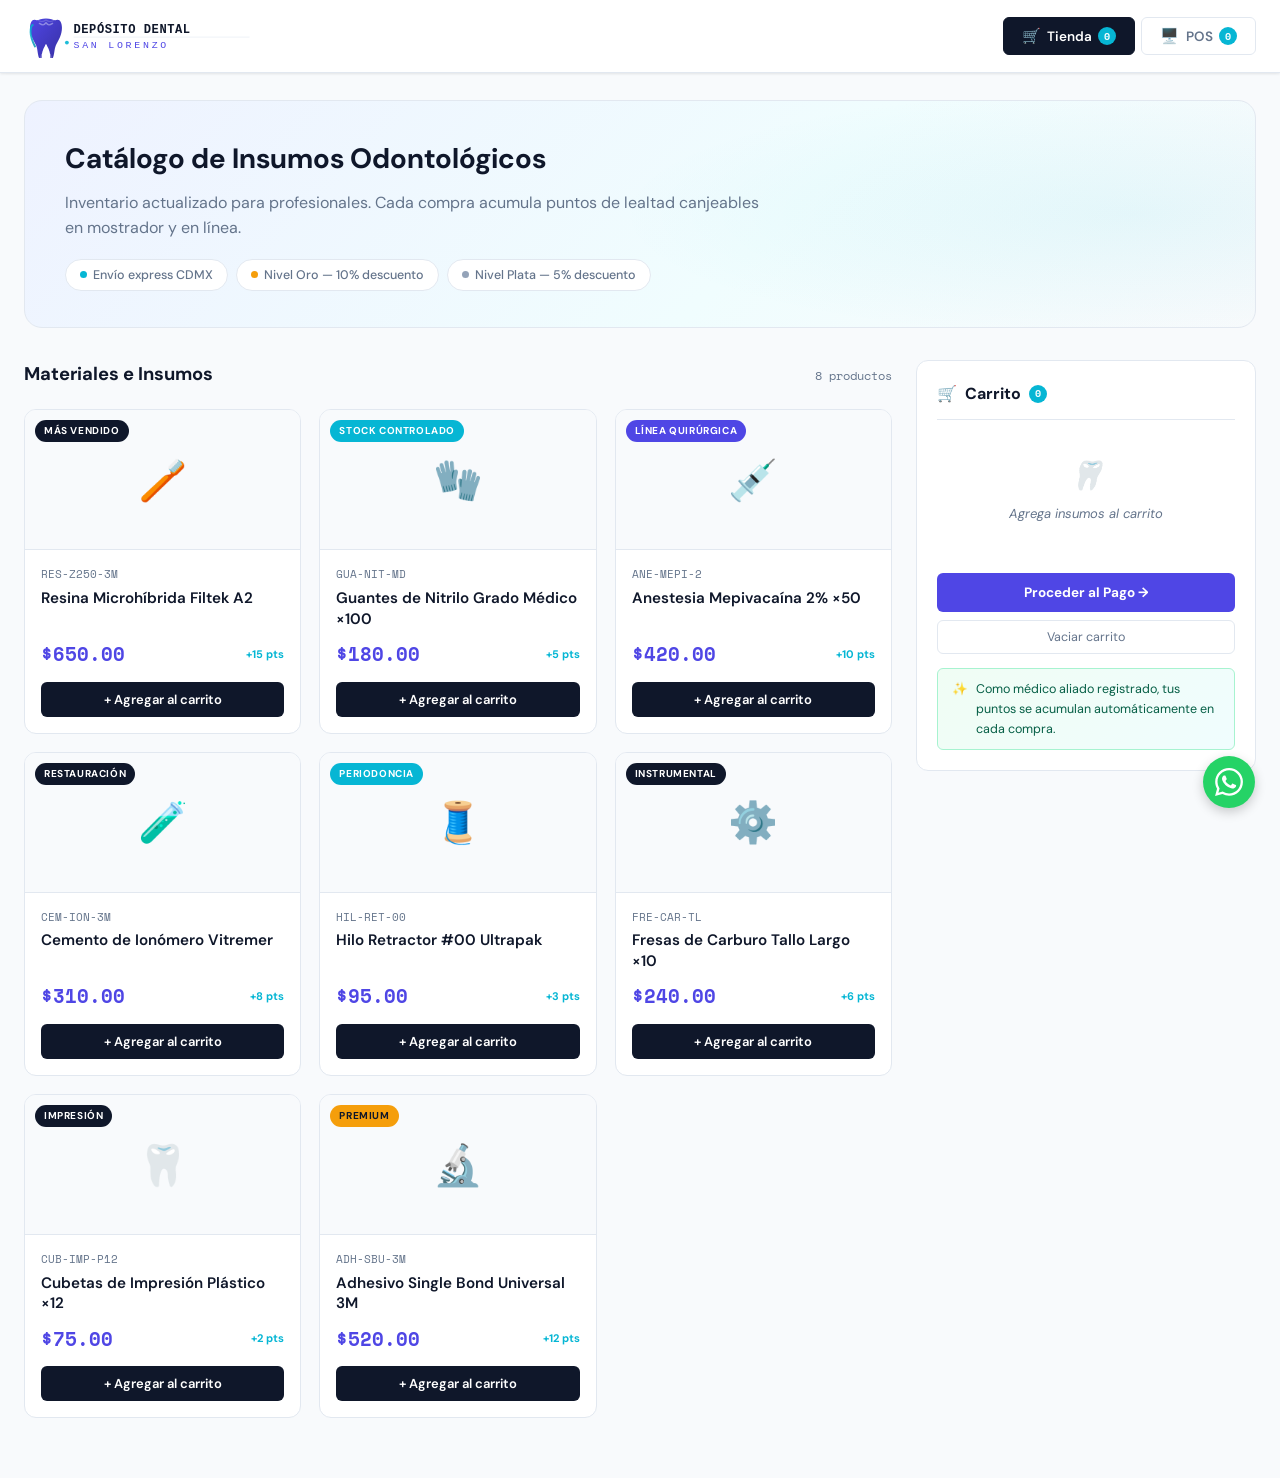
==== index.html @ 2690a416 "First commit: archivos originales del depósito dental" ====
<!DOCTYPE html>
<html lang="es">
<head>
  <meta charset="UTF-8">
  <meta name="viewport" content="width=device-width, initial-scale=1.0">
  <title>Depósito Dental San Lorenzo</title>

  <!-- Google Fonts: cargado async para no bloquear render -->
  <link rel="preconnect" href="https://fonts.googleapis.com">
  <link rel="preconnect" href="https://fonts.gstatic.com" crossorigin>
  <link href="https://fonts.googleapis.com/css2?family=DM+Sans:wght@300;400;500;600;700&family=Space+Mono:wght@400;700&display=swap" rel="stylesheet">

  <!-- Hoja de estilos -->
  <link rel="stylesheet" href="assets/css/style.css">
  <link rel="icon" type="image/svg+xml" href="assets/img/favicon.svg">
</head>
<body>

<!-- ══════════════════════════════════════════
     HEADER
═══════════════════════════════════════════ -->
<header class="main-header">
  <div class="container header-inner">

    <!-- Logotipo externo — cacheado por el navegador tras la primera carga -->
    <a href="#" class="logo-wrap" onclick="return false;">
      <img
        src="assets/img/logo.svg"
        alt="Depósito Dental San Lorenzo"
        width="220"
        height="52"
        loading="eager"
      >
    </a>

    <!-- Navegación de vistas -->
    <nav class="nav-tabs" role="tablist">
      <button class="btn-tab active" id="tab-store" role="tab"
        aria-selected="true" onclick="switchView('store')">
        <span class="tab-icon" aria-hidden="true">🛒</span> Tienda
        <span class="cart-badge" id="store-badge">0</span>
      </button>
      <button class="btn-tab pos-tab" id="tab-pos" role="tab"
        aria-selected="false" onclick="switchView('pos')">
        <span class="tab-icon" aria-hidden="true">🖥️</span> POS
        <span class="cart-badge" id="pos-badge">0</span>
      </button>
    </nav>

  </div>
</header>

<!-- ══════════════════════════════════════════
     TOASTS (notificaciones)
═══════════════════════════════════════════ -->
<div class="toast-container" id="toasts" aria-live="polite"></div>

<!-- ══════════════════════════════════════════
     MODAL de confirmación
═══════════════════════════════════════════ -->
<div class="modal-bg" id="modal" role="dialog" aria-modal="true" aria-labelledby="modal-title">
  <div class="modal">
    <span class="modal-icon" id="modal-icon" aria-hidden="true">✅</span>
    <h2 id="modal-title">Transacción Exitosa</h2>
    <p id="modal-msg">El pago fue procesado correctamente.</p>
    <div class="modal-ticket" id="modal-ticket"></div>
    <button class="btn-modal-close" onclick="closeModal()">Cerrar y Nueva Venta</button>
  </div>
</div>

<!-- ══════════════════════════════════════════
     CONTENIDO PRINCIPAL
═══════════════════════════════════════════ -->
<main class="container" id="main-content">

  <!-- ── VISTA TIENDA (B2C) ── -->
  <section id="view-store" class="view active" role="tabpanel" aria-labelledby="tab-store">

    <div class="hero">
      <div class="hero-content">
        <h1>Catálogo de Insumos Odontológicos</h1>
        <p>Inventario actualizado para profesionales. Cada compra acumula puntos de lealtad canjeables en mostrador y en línea.</p>
        <div class="hero-chips">
          <span class="chip"><span class="dot" aria-hidden="true"></span>Envío express CDMX</span>
          <span class="chip gold"><span class="dot" aria-hidden="true"></span>Nivel Oro — 10% descuento</span>
          <span class="chip silver"><span class="dot" aria-hidden="true"></span>Nivel Plata — 5% descuento</span>
        </div>
      </div>
    </div>

    <div class="store-layout">

      <!-- Catálogo de productos -->
      <div>
        <div class="section-header">
          <h2 class="section-title">Materiales e Insumos</h2>
          <span class="section-count" id="catalog-count"></span>
        </div>
        <div class="products-grid" id="catalog-grid">
          <!-- Renderizado por app.js -->
        </div>
      </div>

      <!-- Panel carrito -->
      <aside>
        <div class="cart-panel">
          <h3>
            <span aria-hidden="true">🛒</span> Carrito
            <span class="cart-badge" id="cart-count-label">0</span>
          </h3>
          <div class="cart-items" id="store-cart-items">
            <div class="cart-empty">
              <span class="empty-icon" aria-hidden="true">🦷</span>
              Agrega insumos al carrito
            </div>
          </div>
          <div class="cart-summary" id="store-cart-summary" style="display:none">
            <div class="summary-row"><span>Subtotal</span><span id="s-subtotal">$0.00</span></div>
            <div class="summary-row total"><span>TOTAL</span><span id="s-total">$0.00</span></div>
          </div>
          <button class="btn-checkout" onclick="checkout()">Proceder al Pago →</button>
          <button class="btn-clear-cart" onclick="clearStoreCart()">Vaciar carrito</button>
          <div class="loyalty-banner">
            ✨ <span>Como médico aliado registrado, tus puntos se acumulan automáticamente en cada compra.</span>
          </div>
        </div>
      </aside>

    </div>
  </section>

  <!-- ── VISTA POS ── -->
  <section id="view-pos" class="view" role="tabpanel" aria-labelledby="tab-pos">
    <div class="pos-layout">

      <!-- Panel izquierdo: búsqueda + acceso rápido -->
      <div>
        <div class="pos-search-wrap">
          <span class="search-icon" aria-hidden="true">🔍</span>
          <input
            type="search"
            class="pos-search"
            id="pos-search-input"
            placeholder="Escanear código de barras o escribir producto..."
            oninput="filterQuickGrid(this.value)"
            autocomplete="off"
          >
        </div>
        <div class="section-header">
          <h2 class="section-title">Acceso Rápido</h2>
        </div>
        <div class="quick-grid" id="quick-grid">
          <!-- Renderizado por app.js -->
        </div>
      </div>

      <!-- Panel derecho: ticket de venta -->
      <div class="ticket-panel">
        <div class="ticket-header">
          <h3>🧾 Ticket de Venta</h3>
          <span class="ticket-date" id="ticket-date"></span>
        </div>

        <div class="ticket-customer">
          <label for="pos-client">👤 Médico Aliado / Cliente</label>
          <select class="select-client" id="pos-client" onchange="applyDiscount()">
            <option value="0">Público General (sin descuento)</option>
            <option value="0.10">Dr. Alejandro Martínez — Nivel Oro 🥇</option>
            <option value="0.05">Dra. Claudia Ruiz — Nivel Plata 🥈</option>
            <option value="0.10">Dr. Marco Serrano — Nivel Oro 🥇</option>
            <option value="0.05">Dra. Fernanda López — Nivel Plata 🥈</option>
          </select>
        </div>

        <div class="ticket-items" id="ticket-items">
          <div class="cart-empty">
            <span class="empty-icon" aria-hidden="true">📋</span>
            Ticket vacío
          </div>
        </div>

        <div class="ticket-totals">
          <div class="tot-row"><span>Subtotal</span><span id="t-subtotal">$0.00</span></div>
          <div class="tot-row">
            <span>Descuento Club <span class="discount-badge" id="discount-label">0%</span></span>
            <span id="t-discount">-$0.00</span>
          </div>
          <div class="tot-row grand"><span>TOTAL</span><span id="t-total">$0.00</span></div>
        </div>

        <div class="ticket-actions">
          <button class="btn-pay cash" onclick="processPayment('Efectivo')">💵 Efectivo</button>
          <button class="btn-pay card"  onclick="processPayment('Tarjeta')">💳 Tarjeta</button>
          <button class="btn-void"      onclick="clearPosCart()">🗑️ Anular ticket</button>
        </div>
      </div>

    </div>
  </section>

</main>

<!-- JS al final del body: no bloquea el render del HTML ni del CSS -->
<script src="assets/js/app.js"></script>

<div class="floating-controls">
  <a href="https://wa.me/5215533941659?text=Hola,%20quisiera%20más%20información%20sobre%20los%20insumos." target="_blank" class="float-btn btn-wa" aria-label="Contacto por WhatsApp">
    <svg viewBox="0 0 24 24" width="28" height="28" fill="currentColor"><path d="M17.472 14.382c-.297-.149-1.758-.867-2.03-.967-.273-.099-.471-.148-.67.15-.197.297-.767.966-.94 1.164-.173.199-.347.223-.644.075-.297-.15-1.255-.463-2.39-1.475-.883-.788-1.48-1.761-1.653-2.059-.173-.297-.018-.458.13-.606.134-.133.298-.347.446-.52.149-.174.198-.298.298-.497.099-.198.05-.371-.025-.52-.075-.149-.669-1.612-.916-2.207-.242-.579-.487-.5-.669-.51-.173-.008-.371-.01-.57-.01-.198 0-.52.074-.792.372-.272.297-1.04 1.016-1.04 2.479 0 1.462 1.065 2.875 1.213 3.074.149.198 2.096 3.2 5.077 4.487.709.306 1.262.489 1.694.625.712.227 1.36.195 1.871.118.571-.085 1.758-.719 2.006-1.413.248-.694.248-1.289.173-1.413-.074-.124-.272-.198-.57-.347m-5.421 7.403h-.004a9.87 9.87 0 01-5.031-1.378l-.361-.214-3.741.982.998-3.648-.235-.374a9.86 9.86 0 01-1.51-5.26c.001-5.45 4.436-9.884 9.888-9.884 2.64 0 5.122 1.03 6.988 2.898a9.825 9.825 0 012.893 6.994c-.003 5.45-4.437 9.884-9.885 9.884m8.413-18.297A11.815 11.815 0 0012.05 0C5.495 0 .16 5.335.157 11.892c0 2.096.547 4.142 1.588 5.945L.057 24l6.305-1.654a11.882 11.882 0 005.683 1.448h.005c6.554 0 11.89-5.335 11.893-11.893a11.821 11.821 0 00-3.48-8.413z"/></svg>
  </a>
  <button id="btn-back-top" class="float-btn btn-top hidden" aria-label="Volver arriba">
    <svg viewBox="0 0 24 24" width="24" height="24" fill="none" stroke="currentColor" stroke-width="2.5" stroke-linecap="round" stroke-linejoin="round"><path d="M12 19V5M5 12l7-7 7 7"/></svg>
  </button>
</div>

</body>
</html>
---- assets/css/style.css ----
/* =====================================================
   DEPÓSITO DENTAL SAN LORENZO — style.css
   Agencia: Lert_Agencia
   ===================================================== */

/* ─── TOKENS DE DISEÑO ─────────────────────────────── */
:root {
  --cobalt:    #4f46e5;
  --cobalt-dk: #3730a3;
  --cobalt-lt: #818cf8;
  --cyan:      #06b6d4;
  --cyan-lt:   #cffafe;
  --slate:     #0f172a;
  --slate-md:  #1e293b;
  --muted:     #64748b;
  --border:    #e2e8f0;
  --bg:        #f8fafc;
  --white:     #ffffff;
  --success:   #10b981;
  --danger:    #ef4444;
  --gold:      #f59e0b;
  --silver:    #94a3b8;

  --font-sans: 'DM Sans', sans-serif;
  --font-mono: 'Space Mono', monospace;

  --rad-sm: 6px;
  --rad-md: 12px;
  --rad-lg: 18px;

  --shadow-sm: 0 1px 3px rgba(0,0,0,.06), 0 1px 2px rgba(0,0,0,.04);
  --shadow-md: 0 4px 16px rgba(15,23,42,.08);
  --shadow-lg: 0 12px 40px rgba(15,23,42,.14);
}

/* ─── RESET ─────────────────────────────────────────── */
*, *::before, *::after {
  margin: 0;
  padding: 0;
  box-sizing: border-box;
}
html { scroll-behavior: smooth; }
body {
  font-family: var(--font-sans);
  background: var(--bg);
  color: var(--slate);
  padding-top: 72px;
  line-height: 1.6;
  font-size: 15px;
}
input, select, button, textarea { font-family: inherit; }
button { cursor: pointer; }

/* ─── SCROLLBAR PERSONALIZADA ───────────────────────── */
::-webkit-scrollbar       { width: 5px; height: 5px; }
::-webkit-scrollbar-track { background: transparent; }
::-webkit-scrollbar-thumb { background: var(--border); border-radius: 99px; }

/* ─── LAYOUT ─────────────────────────────────────────── */
.container {
  max-width: 1280px;
  margin: 0 auto;
  padding: 0 24px;
}

/* ─── HEADER ─────────────────────────────────────────── */
.main-header {
  position: fixed;
  top: 0; left: 0; width: 100%;
  z-index: 100;
  background: rgba(255,255,255,.92);
  backdrop-filter: blur(12px);
  -webkit-backdrop-filter: blur(12px);
  border-bottom: 1px solid var(--border);
  box-shadow: var(--shadow-sm);
}
.header-inner {
  display: flex;
  align-items: center;
  justify-content: space-between;
  height: 72px;
  gap: 20px;
}

/* Logo */
.logo-wrap {
  display: flex;
  align-items: center;
  text-decoration: none;
  flex-shrink: 0;
}
.logo-wrap img {
  display: block;
  height: 44px;
  width: auto;
}

/* Tabs de navegación */
.nav-tabs { display: flex; gap: 6px; }
.btn-tab {
  display: flex;
  align-items: center;
  gap: 6px;
  padding: 8px 18px;
  border-radius: var(--rad-sm);
  border: 1.5px solid var(--border);
  background: transparent;
  color: var(--muted);
  font-size: 13.5px;
  font-weight: 600;
  transition: all .18s ease;
  letter-spacing: .01em;
}
.btn-tab .tab-icon { font-size: 15px; }
.btn-tab:hover     { border-color: var(--cobalt-lt); color: var(--cobalt); background: #eef2ff; }
.btn-tab.active    { background: var(--slate); color: var(--white); border-color: var(--slate); }
.btn-tab.pos-tab.active { background: var(--cobalt); border-color: var(--cobalt); }

/* Badge contador */
.cart-badge {
  display: inline-flex;
  align-items: center;
  justify-content: center;
  background: var(--cyan);
  color: var(--white);
  font-size: 10px;
  font-weight: 700;
  min-width: 18px;
  height: 18px;
  border-radius: 99px;
  padding: 0 5px;
  font-family: var(--font-mono);
}

/* ─── VISTAS ─────────────────────────────────────────── */
.view { display: none; padding: 28px 0 60px; }
.view.active {
  display: block;
  animation: fadeUp .25s ease;
}
@keyframes fadeUp {
  from { opacity: 0; transform: translateY(6px); }
  to   { opacity: 1; transform: translateY(0); }
}

/* ─── HERO ───────────────────────────────────────────── */
.hero {
  background: linear-gradient(135deg, #eef2ff 0%, #f0fdfe 60%, #f8fafc 100%);
  border: 1px solid var(--border);
  border-radius: var(--rad-lg);
  padding: 36px 40px;
  margin-bottom: 32px;
  position: relative;
  overflow: hidden;
}
.hero::before {
  content: '';
  position: absolute; inset: 0;
  background: radial-gradient(ellipse 60% 80% at 90% 50%, rgba(6,182,212,.07) 0%, transparent 70%);
  pointer-events: none;
}
.hero-content { position: relative; z-index: 1; max-width: 700px; }
.hero h1 { font-size: 1.75rem; font-weight: 700; margin-bottom: 8px; }
.hero p   { color: var(--muted); font-size: 1rem; }

/* Chips informativos */
.hero-chips { display: flex; flex-wrap: wrap; gap: 8px; margin-top: 18px; }
.chip {
  display: inline-flex;
  align-items: center;
  gap: 6px;
  background: var(--white);
  border: 1px solid var(--border);
  border-radius: 99px;
  padding: 5px 14px;
  font-size: 12.5px;
  font-weight: 500;
  color: var(--muted);
}
.chip .dot         { width:7px; height:7px; border-radius:50%; background: var(--cyan); display:inline-block; }
.chip.gold   .dot  { background: var(--gold); }
.chip.silver .dot  { background: var(--silver); }

/* ─── CABECERA DE SECCIÓN ────────────────────────────── */
.section-header {
  display: flex;
  align-items: baseline;
  justify-content: space-between;
  margin-bottom: 20px;
}
.section-title { font-size: 1.15rem; font-weight: 700; }
.section-count { font-size: 12px; color: var(--muted); font-family: var(--font-mono); }

/* ─── CATÁLOGO DE PRODUCTOS ──────────────────────────── */
.store-layout {
  display: grid;
  grid-template-columns: 1fr 340px;
  gap: 24px;
  align-items: start;
}
.products-grid {
  display: grid;
  grid-template-columns: repeat(auto-fill, minmax(240px, 1fr));
  gap: 18px;
}

/* Tarjeta de producto */
.product-card {
  background: var(--white);
  border: 1px solid var(--border);
  border-radius: var(--rad-md);
  overflow: hidden;
  display: flex;
  flex-direction: column;
  transition: transform .18s, box-shadow .18s, border-color .18s;
  position: relative;
}
.product-card:hover {
  transform: translateY(-3px);
  box-shadow: var(--shadow-md);
  border-color: var(--cobalt-lt);
}

.prod-badge {
  position: absolute;
  top: 10px; left: 10px;
  z-index: 2;
  background: var(--slate);
  color: var(--white);
  font-size: 10px;
  font-weight: 700;
  letter-spacing: .06em;
  padding: 3px 9px;
  border-radius: 99px;
  text-transform: uppercase;
}
.prod-badge.cyan   { background: var(--cyan); }
.prod-badge.cobalt { background: var(--cobalt); }
.prod-badge.gold   { background: var(--gold); color: var(--slate); }

.prod-img {
  height: 140px;
  background: var(--bg);
  border-bottom: 1px solid var(--border);
  display: flex;
  align-items: center;
  justify-content: center;
  font-size: 40px;
}
.prod-body { padding: 16px; flex: 1; display: flex; flex-direction: column; }
.prod-sku  { font-size: 11px; color: var(--muted); font-family: var(--font-mono); margin-bottom: 4px; }
.prod-name { font-size: .95rem; font-weight: 600; margin-bottom: 10px; line-height: 1.35; flex: 1; }
.prod-footer {
  display: flex;
  align-items: center;
  justify-content: space-between;
  margin-top: auto;
}
.prod-price { font-size: 1.2rem; font-weight: 700; color: var(--cobalt); font-family: var(--font-mono); }
.prod-pts   { font-size: 11px; font-weight: 700; color: var(--cyan); }

.btn-add {
  width: 100%;
  margin-top: 12px;
  padding: 9px 0;
  background: var(--slate);
  color: var(--white);
  border: none;
  border-radius: var(--rad-sm);
  font-size: 13px;
  font-weight: 600;
  transition: background .15s, transform .1s;
  display: flex;
  align-items: center;
  justify-content: center;
  gap: 6px;
}
.btn-add:hover  { background: var(--cobalt); }
.btn-add:active { transform: scale(.98); }
.btn-add.added  { background: var(--success); }

/* ─── CARRITO (tienda) ───────────────────────────────── */
.cart-panel {
  background: var(--white);
  border: 1px solid var(--border);
  border-radius: var(--rad-md);
  padding: 20px;
  position: sticky;
  top: 88px;
}
.cart-panel h3 {
  font-size: 1rem;
  font-weight: 700;
  padding-bottom: 12px;
  border-bottom: 1px solid var(--border);
  display: flex;
  align-items: center;
  gap: 8px;
}
.cart-items     { max-height: 320px; overflow-y: auto; padding: 4px 0; }
.cart-empty     { text-align: center; padding: 30px 0; color: var(--muted); font-size: 13px; font-style: italic; }
.cart-empty .empty-icon { font-size: 28px; margin-bottom: 6px; display: block; }
.cart-row {
  display: flex;
  align-items: center;
  justify-content: space-between;
  padding: 9px 4px;
  border-bottom: 1px solid var(--bg);
  gap: 8px;
  font-size: 13.5px;
}
.cart-row-name  { flex: 1; }
.cart-row-price { font-family: var(--font-mono); font-weight: 700; font-size: 13px; color: var(--cobalt); }

.btn-remove {
  background: none;
  border: none;
  color: var(--danger);
  font-size: 15px;
  line-height: 1;
  padding: 2px 4px;
  border-radius: 4px;
  opacity: .55;
  transition: opacity .15s;
}
.btn-remove:hover { opacity: 1; }

.cart-summary   { margin-top: 14px; }
.summary-row {
  display: flex;
  justify-content: space-between;
  font-size: 13px;
  color: var(--muted);
  padding: 3px 0;
}
.summary-row.total {
  font-size: 1.05rem;
  font-weight: 700;
  color: var(--slate);
  border-top: 1px solid var(--border);
  margin-top: 8px;
  padding-top: 10px;
  font-family: var(--font-mono);
}

.btn-checkout {
  width: 100%;
  margin-top: 14px;
  padding: 11px;
  background: var(--cobalt);
  color: var(--white);
  border: none;
  border-radius: var(--rad-sm);
  font-size: 13.5px;
  font-weight: 700;
  transition: background .15s, transform .1s;
}
.btn-checkout:hover  { background: var(--cobalt-dk); }
.btn-checkout:active { transform: scale(.99); }

.btn-clear-cart {
  width: 100%;
  margin-top: 8px;
  padding: 8px;
  background: transparent;
  color: var(--muted);
  border: 1px solid var(--border);
  border-radius: var(--rad-sm);
  font-size: 12.5px;
  transition: all .15s;
}
.btn-clear-cart:hover { border-color: var(--danger); color: var(--danger); }

.loyalty-banner {
  background: linear-gradient(135deg, #f0fdf4, #f0fdfe);
  border: 1px solid #a7f3d0;
  border-radius: var(--rad-sm);
  padding: 10px 14px;
  font-size: 12.5px;
  color: #065f46;
  margin-top: 14px;
  display: flex;
  gap: 8px;
  align-items: flex-start;
}

/* ─── POS — BÚSQUEDA ─────────────────────────────────── */
.pos-layout {
  display: grid;
  grid-template-columns: 1fr 380px;
  gap: 24px;
  align-items: start;
}
.pos-search-wrap { position: relative; margin-bottom: 18px; }
.pos-search-wrap .search-icon {
  position: absolute;
  left: 14px; top: 50%;
  transform: translateY(-50%);
  font-size: 16px;
  color: var(--muted);
  pointer-events: none;
}
.pos-search {
  width: 100%;
  padding: 11px 16px 11px 42px;
  border: 1.5px solid var(--border);
  border-radius: var(--rad-md);
  font-size: 14px;
  background: var(--white);
  outline: none;
  transition: border-color .15s, box-shadow .15s;
}
.pos-search:focus {
  border-color: var(--cobalt);
  box-shadow: 0 0 0 3px rgba(79,70,229,.1);
}

/* ─── POS — ACCESO RÁPIDO ────────────────────────────── */
.quick-grid {
  display: grid;
  grid-template-columns: repeat(auto-fill, minmax(150px, 1fr));
  gap: 12px;
}
.quick-card {
  background: var(--white);
  border: 1.5px solid var(--border);
  border-radius: var(--rad-md);
  padding: 16px 12px;
  text-align: center;
  cursor: pointer;
  transition: all .15s;
  display: flex;
  flex-direction: column;
  align-items: center;
  gap: 6px;
}
.quick-card:hover  { border-color: var(--cyan); background: var(--cyan-lt); transform: translateY(-2px); box-shadow: var(--shadow-sm); }
.quick-card:active { transform: scale(.97); }
.quick-card .qc-icon  { font-size: 26px; }
.quick-card .qc-name  { font-size: 12.5px; font-weight: 600; }
.quick-card .qc-price { font-size: 13px; font-weight: 700; color: var(--cobalt); font-family: var(--font-mono); }

/* ─── POS — TICKET ───────────────────────────────────── */
.ticket-panel {
  background: var(--white);
  border: 1px solid var(--border);
  border-radius: var(--rad-md);
  display: flex;
  flex-direction: column;
  max-height: calc(100vh - 110px);
  position: sticky;
  top: 88px;
  overflow: hidden;
}
.ticket-header {
  padding: 16px 18px;
  border-bottom: 1px solid var(--border);
  display: flex;
  align-items: center;
  justify-content: space-between;
}
.ticket-header h3  { font-size: 1rem; font-weight: 700; }
.ticket-date       { font-size: 11px; color: var(--muted); font-family: var(--font-mono); }

.ticket-customer {
  padding: 10px 18px;
  background: var(--bg);
  border-bottom: 1px solid var(--border);
}
.ticket-customer label {
  font-size: 11px;
  font-weight: 600;
  color: var(--muted);
  text-transform: uppercase;
  letter-spacing: .07em;
  display: block;
  margin-bottom: 5px;
}
.select-client {
  width: 100%;
  padding: 7px 10px;
  border: 1.5px solid var(--border);
  border-radius: var(--rad-sm);
  font-size: 13px;
  background: var(--white);
  outline: none;
  transition: border-color .15s;
}
.select-client:focus { border-color: var(--cobalt); }

.ticket-items    { flex: 1; overflow-y: auto; padding: 8px 0; min-height: 120px; }
.ticket-item {
  display: flex;
  align-items: center;
  justify-content: space-between;
  padding: 8px 18px;
  gap: 8px;
  font-size: 13px;
  transition: background .1s;
}
.ticket-item:hover { background: var(--bg); }
.ti-name  { flex: 1; }
.ti-price { font-family: var(--font-mono); font-size: 12.5px; font-weight: 700; color: var(--cobalt); }

.ticket-totals { padding: 12px 18px; border-top: 1px dashed var(--border); }
.tot-row {
  display: flex;
  justify-content: space-between;
  font-size: 13px;
  color: var(--muted);
  padding: 3px 0;
}
.tot-row.grand {
  font-size: 1.15rem;
  font-weight: 800;
  color: var(--slate);
  border-top: 1px solid var(--border);
  margin-top: 8px;
  padding-top: 10px;
  font-family: var(--font-mono);
}
.discount-badge {
  display: inline-block;
  background: #fef3c7;
  color: #92400e;
  font-size: 11px;
  font-weight: 700;
  padding: 1px 7px;
  border-radius: 99px;
}

.ticket-actions {
  padding: 12px 18px 16px;
  display: grid;
  grid-template-columns: 1fr 1fr;
  gap: 8px;
  border-top: 1px solid var(--border);
}
.btn-pay {
  padding: 11px;
  border: none;
  border-radius: var(--rad-sm);
  font-size: 13.5px;
  font-weight: 700;
  color: var(--white);
  transition: opacity .15s, transform .1s;
  display: flex;
  align-items: center;
  justify-content: center;
  gap: 5px;
}
.btn-pay:hover  { opacity: .9; }
.btn-pay:active { transform: scale(.98); }
.btn-pay.cash   { background: var(--success); }
.btn-pay.card   { background: var(--cobalt); }
.btn-void {
  grid-column: 1 / -1;
  padding: 8px;
  border: 1px solid var(--border);
  background: transparent;
  color: var(--muted);
  border-radius: var(--rad-sm);
  font-size: 12.5px;
  transition: all .15s;
}
.btn-void:hover { border-color: var(--danger); color: var(--danger); }

/* ─── TOASTS ─────────────────────────────────────────── */
.toast-container {
  position: fixed;
  top: 82px; right: 20px;
  z-index: 999;
  display: flex;
  flex-direction: column;
  gap: 8px;
  pointer-events: none;
}
.toast {
  background: var(--slate);
  color: var(--white);
  padding: 12px 18px;
  border-radius: var(--rad-md);
  font-size: 13.5px;
  font-weight: 500;
  box-shadow: var(--shadow-lg);
  animation: toastIn .25s ease, toastOut .3s ease 2.5s forwards;
  display: flex;
  align-items: center;
  gap: 8px;
  max-width: 320px;
}
.toast.success { background: var(--success); }
.toast.error   { background: var(--danger); }
@keyframes toastIn  { from { opacity: 0; transform: translateX(20px); } to { opacity: 1; transform: translateX(0); } }
@keyframes toastOut { from { opacity: 1; } to { opacity: 0; transform: translateX(20px); } }

/* ─── MODAL ──────────────────────────────────────────── */
.modal-bg {
  display: none;
  position: fixed; inset: 0;
  background: rgba(15,23,42,.5);
  backdrop-filter: blur(4px);
  z-index: 200;
  align-items: center;
  justify-content: center;
}
.modal-bg.open { display: flex; animation: fadeBg .2s ease; }
@keyframes fadeBg { from { opacity: 0; } to { opacity: 1; } }
.modal {
  background: var(--white);
  border-radius: var(--rad-lg);
  padding: 32px;
  max-width: 420px;
  width: 90%;
  box-shadow: var(--shadow-lg);
  animation: scaleIn .2s ease;
}
@keyframes scaleIn { from { transform: scale(.94); opacity: 0; } to { transform: scale(1); opacity: 1; } }
.modal-icon  { font-size: 40px; text-align: center; margin-bottom: 12px; display: block; }
.modal h2    { font-size: 1.2rem; font-weight: 700; margin-bottom: 6px; text-align: center; }
.modal p     { color: var(--muted); font-size: 13.5px; text-align: center; margin-bottom: 20px; }
.modal-ticket {
  background: var(--bg);
  border-radius: var(--rad-sm);
  padding: 14px 16px;
  margin-bottom: 20px;
  font-size: 13px;
  font-family: var(--font-mono);
}
.modal-ticket .mt-row {
  display: flex;
  justify-content: space-between;
  padding: 3px 0;
  color: var(--muted);
}
.modal-ticket .mt-row.grand {
  font-weight: 700;
  color: var(--slate);
  font-size: 1rem;
  border-top: 1px solid var(--border);
  margin-top: 6px;
  padding-top: 8px;
}
.btn-modal-close {
  width: 100%;
  padding: 11px;
  background: var(--cobalt);
  color: var(--white);
  border: none;
  border-radius: var(--rad-sm);
  font-size: 14px;
  font-weight: 700;
  transition: background .15s;
}
.btn-modal-close:hover { background: var(--cobalt-dk); }

/* ─── RESPONSIVE ─────────────────────────────────────── */
@media (max-width: 1024px) {
  .store-layout,
  .pos-layout { grid-template-columns: 1fr; }
  .cart-panel,
  .ticket-panel { position: static; max-height: none; }
}
@media (max-width: 640px) {
  .hero          { padding: 22px 20px; }
  .hero h1       { font-size: 1.35rem; }
  .header-inner  { gap: 10px; }
  .btn-tab       { padding: 7px 12px; font-size: 12.5px; }
  .logo-brand    { font-size: 11px; }
  .products-grid { grid-template-columns: 1fr 1fr; }
}
@media (max-width: 400px) {
  .products-grid { grid-template-columns: 1fr; }
}

/* =====================================================
   BOTONES FLOTANTES (WhatsApp / Arriba)
   ===================================================== */
.floating-controls {
  position: fixed;
  bottom: 25px;
  right: 25px;
  display: flex;
  flex-direction: column;
  gap: 15px;
  z-index: 9999;
}

.float-btn {
  width: 52px;
  height: 52px;
  border-radius: 50%;
  display: flex;
  align-items: center;
  justify-content: center;
  box-shadow: 0 4px 12px rgba(0,0,0,0.2);
  cursor: pointer;
  border: none;
  transition: transform 0.2s cubic-bezier(0.4, 0, 0.2, 1), opacity 0.3s, visibility 0.3s;
  color: var(--white);
  text-decoration: none;
}

.float-btn:hover {
  transform: scale(1.1) translateY(-3px);
}

.btn-wa {
  background-color: #25D366; /* Verde marca WhatsApp */
}

.btn-top {
  background-color: var(--slate-md);
  opacity: 1;
  visibility: visible;
}

/* Ocultar el botón de arriba cuando estemos en el inicio de la página */
.btn-top.hidden {
  opacity: 0;
  visibility: hidden;
  transform: scale(0.8) translateY(10px);
}
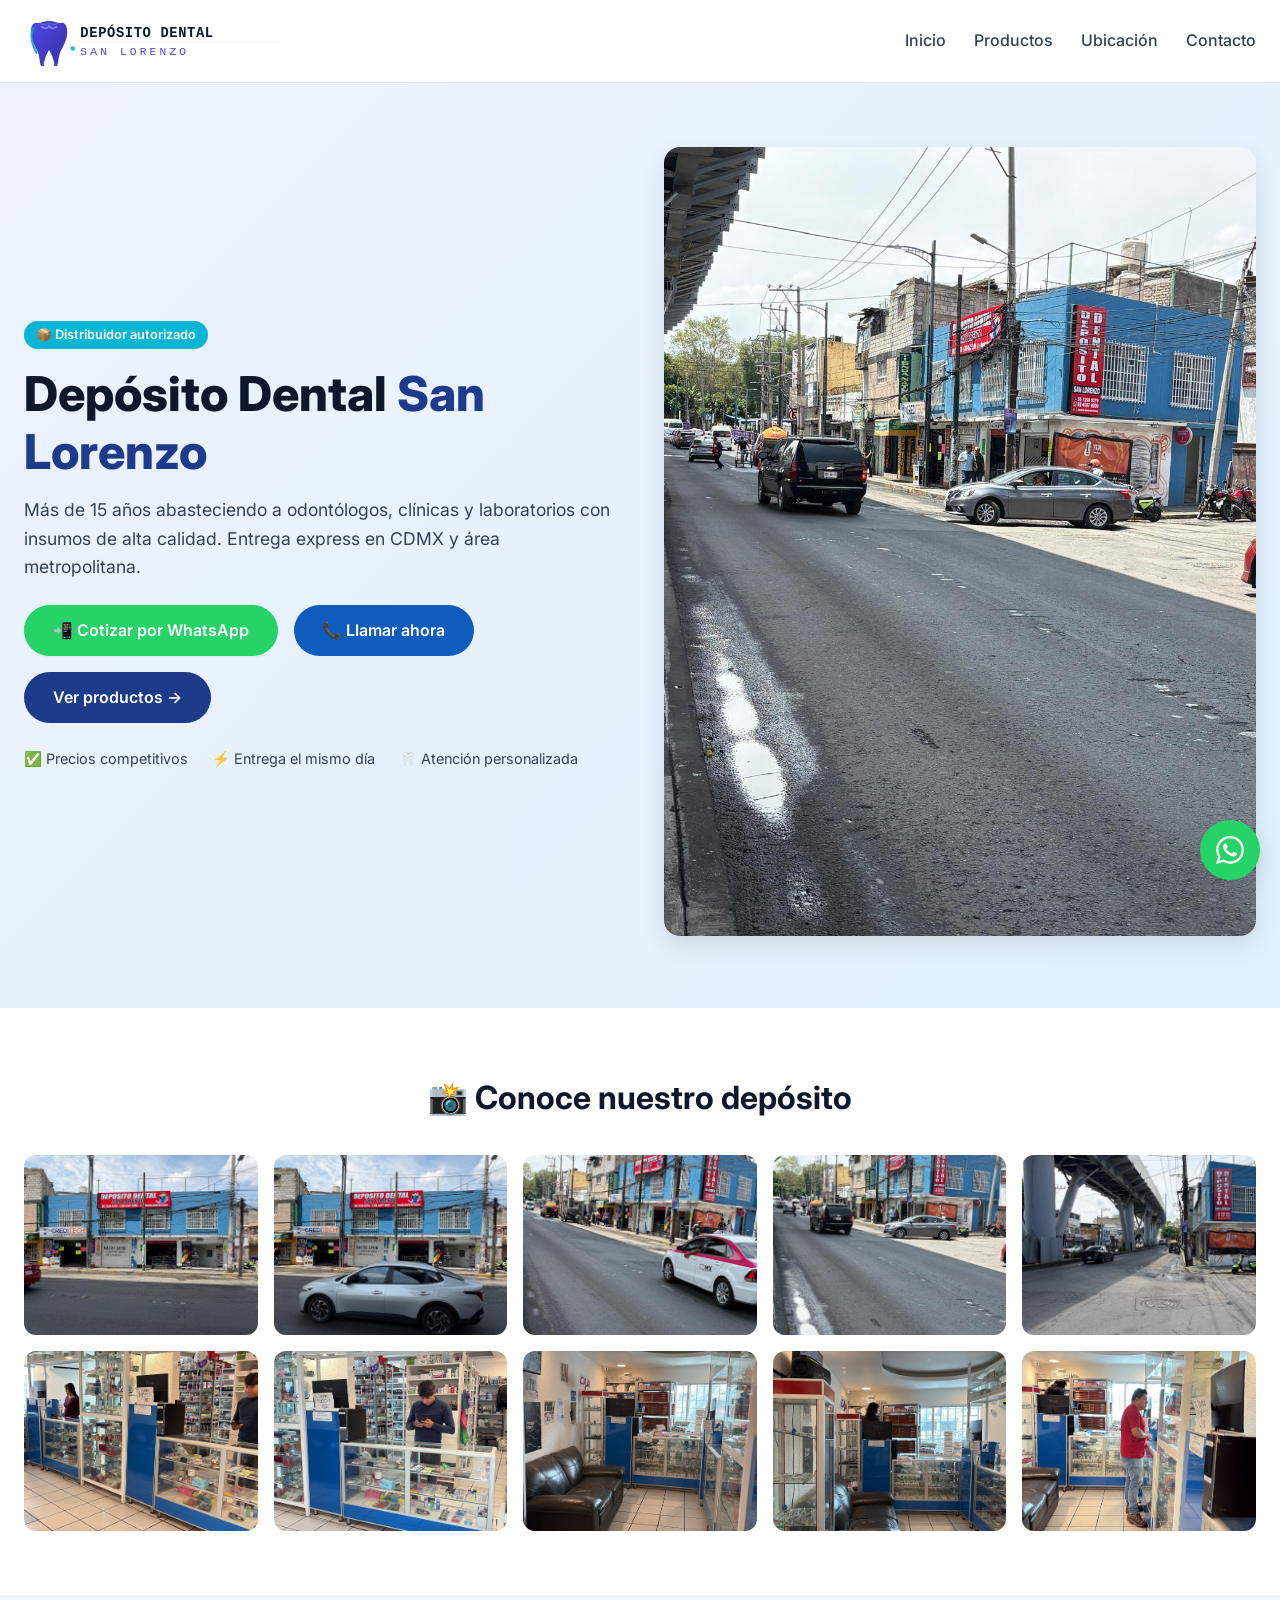
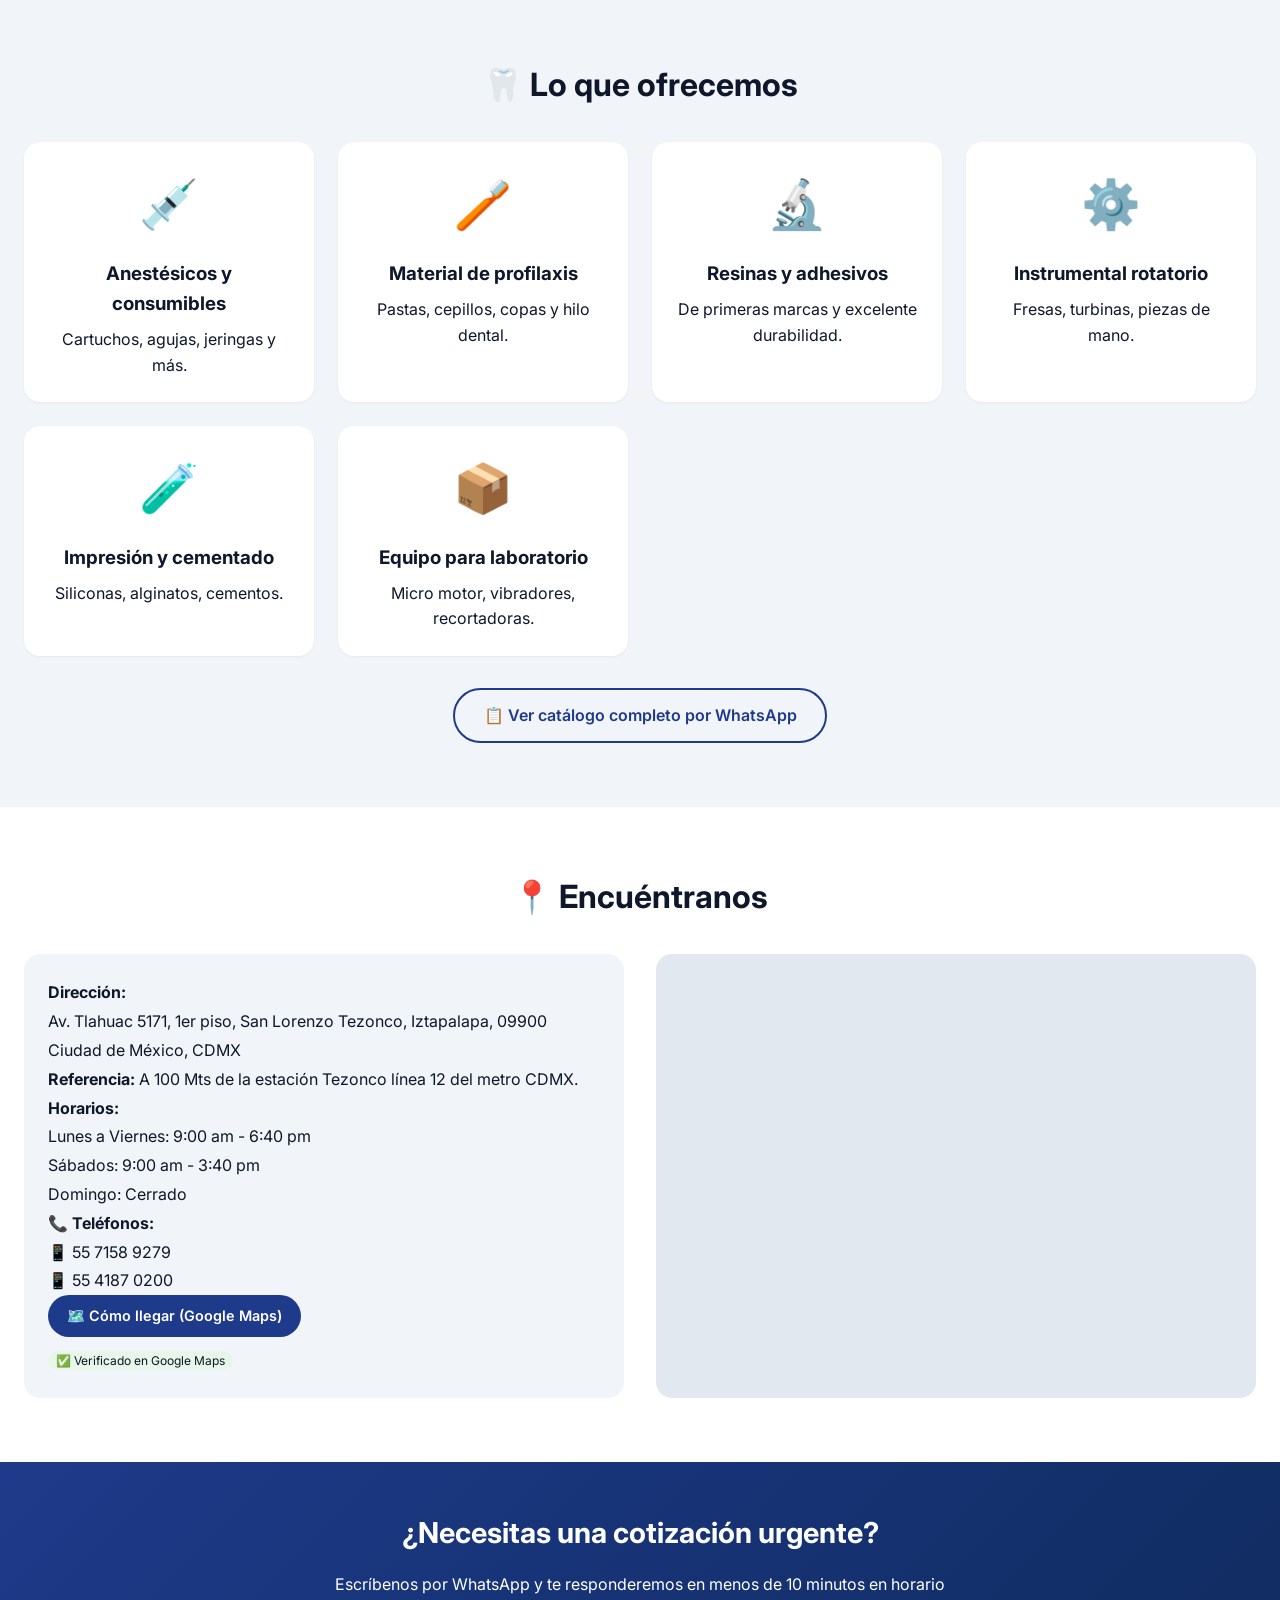
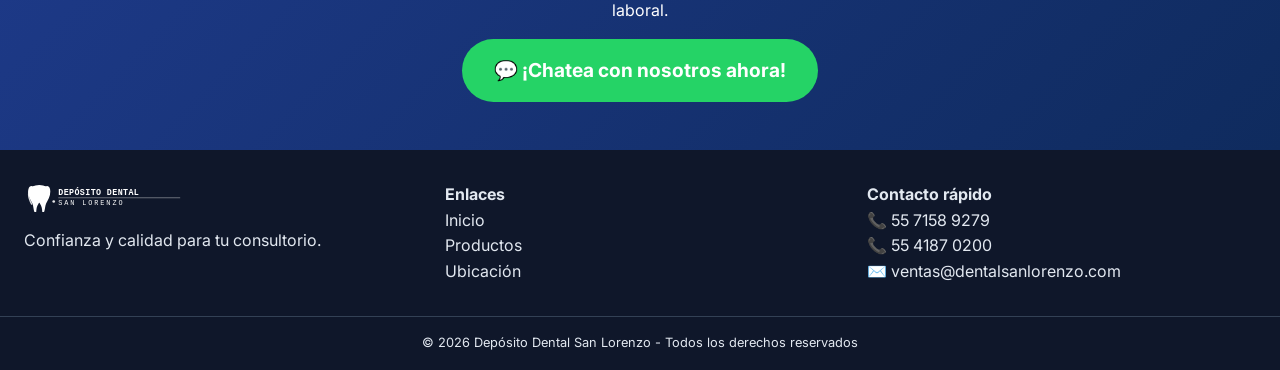
==== commit e38c2ecc: "Re-upload: Versión limpia con mapa y responsive corregidos" ====
--- a/index.html
+++ b/index.html
@@ -2,215 +2,222 @@
 <html lang="es">
 <head>
   <meta charset="UTF-8">
-  <meta name="viewport" content="width=device-width, initial-scale=1.0">
-  <title>Depósito Dental San Lorenzo</title>
-
-  <!-- Google Fonts: cargado async para no bloquear render -->
+  <meta name="viewport" content="width=device-width, initial-scale=1.0, viewport-fit=cover">
+  <title>Depósito Dental San Lorenzo | Insumos odontológicos en CDMX</title>
+  <meta name="description" content="Venta de insumos, materiales y equipos dentales. Atención a odontólogos, clínicas y laboratorios. Ubicados en CDMX, entregas express.">
+  <meta name="keywords" content="depósito dental, insumos odontológicos, materiales dentales, CDMX">
+  <meta name="author" content="Depósito Dental San Lorenzo">
+  
+  <!-- Preconnect para fuentes y Google Maps -->
   <link rel="preconnect" href="https://fonts.googleapis.com">
   <link rel="preconnect" href="https://fonts.gstatic.com" crossorigin>
-  <link href="https://fonts.googleapis.com/css2?family=DM+Sans:wght@300;400;500;600;700&family=Space+Mono:wght@400;700&display=swap" rel="stylesheet">
-
-  <!-- Hoja de estilos -->
+  <link href="https://fonts.googleapis.com/css2?family=Inter:opsz,wght@14..32,300;14..32,400;14..32,600;14..32,700;14..32,800&display=swap" rel="stylesheet">
+  
+  <!-- CSS principal -->
   <link rel="stylesheet" href="assets/css/style.css">
+  
+  <!-- Favicon -->
   <link rel="icon" type="image/svg+xml" href="assets/img/favicon.svg">
+  
+  <!-- Open Graph para redes sociales -->
+  <meta property="og:title" content="Depósito Dental San Lorenzo">
+  <meta property="og:description" content="Insumos dentales de calidad en CDMX">
+  <meta property="og:image" content="assets/img/og-image.jpg">
+  <meta property="og:type" content="website">
 </head>
 <body>
 
-<!-- ══════════════════════════════════════════
-     HEADER
-═══════════════════════════════════════════ -->
-<header class="main-header">
-  <div class="container header-inner">
-
-    <!-- Logotipo externo — cacheado por el navegador tras la primera carga -->
-    <a href="#" class="logo-wrap" onclick="return false;">
-      <img
-        src="assets/img/logo.svg"
-        alt="Depósito Dental San Lorenzo"
-        width="220"
-        height="52"
-        loading="eager"
-      >
-    </a>
-
-    <!-- Navegación de vistas -->
-    <nav class="nav-tabs" role="tablist">
-      <button class="btn-tab active" id="tab-store" role="tab"
-        aria-selected="true" onclick="switchView('store')">
-        <span class="tab-icon" aria-hidden="true">🛒</span> Tienda
-        <span class="cart-badge" id="store-badge">0</span>
-      </button>
-      <button class="btn-tab pos-tab" id="tab-pos" role="tab"
-        aria-selected="false" onclick="switchView('pos')">
-        <span class="tab-icon" aria-hidden="true">🖥️</span> POS
-        <span class="cart-badge" id="pos-badge">0</span>
-      </button>
-    </nav>
-
+  <!-- Header fijo con logo y navegación mínima -->
+  <header class="landing-header">
+    <div class="container header-flex">
+      <img src="assets/img/logo.svg" alt="Depósito Dental San Lorenzo" class="logo" width="200" height="50">
+      <nav>
+        <a href="#inicio" class="nav-link">Inicio</a>
+        <a href="#productos" class="nav-link">Productos</a>
+        <a href="#ubicacion" class="nav-link">Ubicación</a>
+        <a href="#contacto" class="nav-link">Contacto</a>
+      </nav>
+    </div>
+  </header>
+
+  <main>
+    <!-- Sección hero -->
+    <section id="inicio" class="hero">
+      <div class="container hero-grid">
+        <div class="hero-text">
+          <span class="hero-badge">📦 Distribuidor autorizado</span>
+          <h1>Depósito Dental <span class="highlight">San Lorenzo</span></h1>
+          <p>Más de 15 años abasteciendo a odontólogos, clínicas y laboratorios con insumos de alta calidad. Entrega express en CDMX y área metropolitana.</p>
+          <div class="hero-buttons">
+            <a href="https://wa.me/5215533941659?text=Hola,%20quiero%20cotizar%20insumos%20dentales" class="btn btn-primary" target="_blank">
+              📲 Cotizar por WhatsApp
+            </a>
+			<a href="tel:5571589279" class="btn btn-secondary" style="background:#0f5cbf;">
+			  📞 Llamar ahora
+			</a>
+            <a href="#productos" class="btn btn-secondary">Ver productos →</a>
+          </div>
+          <div class="trust-badges">
+            <span>✅ Precios competitivos</span>
+            <span>⚡ Entrega el mismo día</span>
+            <span>🦷 Atención personalizada</span>
+          </div>
+        </div>
+        <div class="hero-image">
+          <img src="assets/img/4.jpeg" alt="Depósito Dental San Lorenzo fachada" loading="eager">
+        </div>
+      </div>
+    </section>
+
+    <!-- Galería del local (fotos reales) -->
+    <section class="gallery">
+      <div class="container">
+        <h2 class="section-title">📸 Conoce nuestro depósito</h2>
+        <div class="gallery-grid" id="galleryGrid">
+          <!-- Se llena con JS desde assets/js/app.js -->
+        </div>
+      </div>
+    </section>
+
+    <!-- Sección productos destacados -->
+    <section id="productos" class="products-showcase">
+      <div class="container">
+        <h2 class="section-title">🦷 Lo que ofrecemos</h2>
+        <div class="products-grid-landing">
+          <div class="product-card-landing">
+            <div class="product-icon">💉</div>
+            <h3>Anestésicos y consumibles</h3>
+            <p>Cartuchos, agujas, jeringas y más.</p>
+          </div>
+          <div class="product-card-landing">
+            <div class="product-icon">🪥</div>
+            <h3>Material de profilaxis</h3>
+            <p>Pastas, cepillos, copas y hilo dental.</p>
+          </div>
+          <div class="product-card-landing">
+            <div class="product-icon">🔬</div>
+            <h3>Resinas y adhesivos</h3>
+            <p>De primeras marcas y excelente durabilidad.</p>
+          </div>
+          <div class="product-card-landing">
+            <div class="product-icon">⚙️</div>
+            <h3>Instrumental rotatorio</h3>
+            <p>Fresas, turbinas, piezas de mano.</p>
+          </div>
+          <div class="product-card-landing">
+            <div class="product-icon">🧪</div>
+            <h3>Impresión y cementado</h3>
+            <p>Siliconas, alginatos, cementos.</p>
+          </div>
+          <div class="product-card-landing">
+            <div class="product-icon">📦</div>
+            <h3>Equipo para laboratorio</h3>
+            <p>Micro motor, vibradores, recortadoras.</p>
+          </div>
+        </div>
+        <div class="text-center" style="margin-top: 2rem;">
+          <a href="https://wa.me/5215533941659?text=Hola,%20quisiera%20ver%20el%20catálogo%20completo" class="btn btn-outline" target="_blank">
+            📋 Ver catálogo completo por WhatsApp
+          </a>
+        </div>
+      </div>
+    </section>
+
+    <!-- Ubicación + mapa -->
+    <section id="ubicacion" class="location-section">
+      <div class="container">
+        <!-- 1. El título ahora está fuera, centrado respecto a toda la sección -->
+        <h2 class="section-title">📍 Encuéntranos</h2>
+        
+        <div class="location-grid">
+          <!-- 2. Este bloque ahora solo contiene la tarjeta, alineándose perfectamente a la par del mapa -->
+          <div class="location-info">
+            <div class="address-card">
+              <p><strong>Dirección:</strong><br>
+              Av. Tlahuac 5171, 1er piso, San Lorenzo Tezonco, Iztapalapa, 09900 Ciudad de México, CDMX</p>
+              <p><strong>Referencia:</strong> A 100 Mts de la estación Tezonco línea 12 del metro CDMX.</p>
+              <p><strong>Horarios:</strong><br>
+              Lunes a Viernes: 9:00 am - 6:40 pm<br>
+              Sábados: 9:00 am - 3:40 pm<br>
+              Domingo: Cerrado</p>
+              <p><strong>📞 Teléfonos:</strong><br>
+              📱 55 7158 9279<br>
+              📱 55 4187 0200</p>
+              <a href="https://maps.google.com/?q=Depósito+Dental+San+Lorenzo+CDMX" class="btn btn-small" target="_blank">🗺️ Cómo llegar (Google Maps)</a>
+              <p style="margin-top: 0.5rem;">
+                <span style="background:#e8f5e9; padding:2px 8px; border-radius:20px; font-size:12px;">
+                  ✅ Verificado en Google Maps
+                </span>
+              </p>
+            </div>
+          </div>
+          
+          <div class="location-map">
+              <iframe 
+                  src="https://www.google.com/maps/embed?pb=!1m18!1m12!1m3!1d3765.456484228985!2d-99.06727152604239!3d19.305988244714634!2m3!1f0!2f0!3f0!3m2!1i1024!2i768!4f13.1!3m3!1m2!1s0x85ce024538562f59%3A0x8d622039ac08960d!2sDep%C3%B3sito%20Dental%20San%20Lorenzo!5e0!3m2!1ses!2smx!4v1780702626107!5m2!1ses!2smx" 
+                  width="100%" 
+                  height="400" 
+                  style="border:0; border-radius: 1rem;" 
+                  allowfullscreen="" 
+                  loading="lazy" 
+                  referrerpolicy="no-referrer-when-downgrade">
+              </iframe>
+          </div>
+        </div>
+      </div>
+    </section>
+
+    <!-- Contacto final -->
+    <section id="contacto" class="contact-cta">
+      <div class="container cta-card">
+        <h2>¿Necesitas una cotización urgente?</h2>
+        <p>Escríbenos por WhatsApp y te responderemos en menos de 10 minutos en horario laboral.</p>
+        <a href="https://wa.me/5215533941659?text=Hola,%20necesito%20información%20de%20insumos%20dentales" class="btn btn-wa-large" target="_blank">
+          💬 ¡Chatea con nosotros ahora!
+        </a>
+      </div>
+    </section>
+  </main>
+
+  <footer class="landing-footer">
+    <div class="container footer-grid">
+      <div>
+        <img src="assets/img/logo.svg" alt="San Lorenzo Dental" width="160" class="logo-footer">
+        <p>Confianza y calidad para tu consultorio.</p>
+      </div>
+      <div>
+        <h4>Enlaces</h4>
+        <ul>
+          <li><a href="#inicio">Inicio</a></li>
+          <li><a href="#productos">Productos</a></li>
+          <li><a href="#ubicacion">Ubicación</a></li>
+        </ul>
+      </div>
+      <div>
+        <h4>Contacto rápido</h4>
+        <p>📞 55 7158 9279<br>📞 55 4187 0200<br>✉️ ventas@dentalsanlorenzo.com</p>
+      </div>
+    </div>
+    <div class="footer-bottom">
+      <p>© 2026 Depósito Dental San Lorenzo - Todos los derechos reservados</p>
+    </div>
+  </footer>
+
+  <!-- Botón flotante de WhatsApp -->
+  <a href="https://wa.me/5215533941659?text=Hola,%20vi%20su%20landing%20y%20me%20interesa%20cotizar" class="whatsapp-float" target="_blank" aria-label="WhatsApp">
+    <svg viewBox="0 0 24 24" width="28" height="28" fill="white"><path d="M17.472 14.382c-.297-.149-1.758-.867-2.03-.967-.273-.099-.471-.148-.67.15-.197.297-.767.966-.94 1.164-.173.199-.347.223-.644.075-.297-.15-1.255-.463-2.39-1.475-.883-.788-1.48-1.761-1.653-2.059-.173-.297-.018-.458.13-.606.134-.133.298-.347.446-.52.149-.174.198-.298.298-.497.099-.198.05-.371-.025-.52-.075-.149-.669-1.612-.916-2.207-.242-.579-.487-.5-.669-.51-.173-.008-.371-.01-.57-.01-.198 0-.52.074-.792.372-.272.297-1.04 1.016-1.04 2.479 0 1.462 1.065 2.875 1.213 3.074.149.198 2.096 3.2 5.077 4.487.709.306 1.262.489 1.694.625.712.227 1.36.195 1.871.118.571-.085 1.758-.719 2.006-1.413.248-.694.248-1.289.173-1.413-.074-.124-.272-.198-.57-.347m-5.421 7.403h-.004a9.87 9.87 0 01-5.031-1.378l-.361-.214-3.741.982.998-3.648-.235-.374a9.86 9.86 0 01-1.51-5.26c.001-5.45 4.436-9.884 9.888-9.884 2.64 0 5.122 1.03 6.988 2.898a9.825 9.825 0 012.893 6.994c-.003 5.45-4.437 9.884-9.885 9.884m8.413-18.297A11.815 11.815 0 0012.05 0C5.495 0 .16 5.335.157 11.892c0 2.096.547 4.142 1.588 5.945L.057 24l6.305-1.654a11.882 11.882 0 005.683 1.448h.005c6.554 0 11.89-5.335 11.893-11.893a11.821 11.821 0 00-3.48-8.413z"/></svg>
+  </a>
+  
+  <!-- Lightbox para galería de fotos -->
+  <div id="lightbox" class="lightbox" onclick="closeLightbox()">
+    <span class="close-lightbox" onclick="closeLightbox()">&times;</span>
+    <span class="prev" onclick="event.stopPropagation(); changeImage(-1)">&#10094;</span>
+    <span class="next" onclick="event.stopPropagation(); changeImage(1)">&#10095;</span>
+    <img id="lightbox-img" src="" alt="Galería">
+    <div class="counter" id="lightbox-counter"></div>
   </div>
-</header>
-
-<!-- ══════════════════════════════════════════
-     TOASTS (notificaciones)
-═══════════════════════════════════════════ -->
-<div class="toast-container" id="toasts" aria-live="polite"></div>
-
-<!-- ══════════════════════════════════════════
-     MODAL de confirmación
-═══════════════════════════════════════════ -->
-<div class="modal-bg" id="modal" role="dialog" aria-modal="true" aria-labelledby="modal-title">
-  <div class="modal">
-    <span class="modal-icon" id="modal-icon" aria-hidden="true">✅</span>
-    <h2 id="modal-title">Transacción Exitosa</h2>
-    <p id="modal-msg">El pago fue procesado correctamente.</p>
-    <div class="modal-ticket" id="modal-ticket"></div>
-    <button class="btn-modal-close" onclick="closeModal()">Cerrar y Nueva Venta</button>
-  </div>
-</div>
-
-<!-- ══════════════════════════════════════════
-     CONTENIDO PRINCIPAL
-═══════════════════════════════════════════ -->
-<main class="container" id="main-content">
-
-  <!-- ── VISTA TIENDA (B2C) ── -->
-  <section id="view-store" class="view active" role="tabpanel" aria-labelledby="tab-store">
-
-    <div class="hero">
-      <div class="hero-content">
-        <h1>Catálogo de Insumos Odontológicos</h1>
-        <p>Inventario actualizado para profesionales. Cada compra acumula puntos de lealtad canjeables en mostrador y en línea.</p>
-        <div class="hero-chips">
-          <span class="chip"><span class="dot" aria-hidden="true"></span>Envío express CDMX</span>
-          <span class="chip gold"><span class="dot" aria-hidden="true"></span>Nivel Oro — 10% descuento</span>
-          <span class="chip silver"><span class="dot" aria-hidden="true"></span>Nivel Plata — 5% descuento</span>
-        </div>
-      </div>
-    </div>
-
-    <div class="store-layout">
-
-      <!-- Catálogo de productos -->
-      <div>
-        <div class="section-header">
-          <h2 class="section-title">Materiales e Insumos</h2>
-          <span class="section-count" id="catalog-count"></span>
-        </div>
-        <div class="products-grid" id="catalog-grid">
-          <!-- Renderizado por app.js -->
-        </div>
-      </div>
-
-      <!-- Panel carrito -->
-      <aside>
-        <div class="cart-panel">
-          <h3>
-            <span aria-hidden="true">🛒</span> Carrito
-            <span class="cart-badge" id="cart-count-label">0</span>
-          </h3>
-          <div class="cart-items" id="store-cart-items">
-            <div class="cart-empty">
-              <span class="empty-icon" aria-hidden="true">🦷</span>
-              Agrega insumos al carrito
-            </div>
-          </div>
-          <div class="cart-summary" id="store-cart-summary" style="display:none">
-            <div class="summary-row"><span>Subtotal</span><span id="s-subtotal">$0.00</span></div>
-            <div class="summary-row total"><span>TOTAL</span><span id="s-total">$0.00</span></div>
-          </div>
-          <button class="btn-checkout" onclick="checkout()">Proceder al Pago →</button>
-          <button class="btn-clear-cart" onclick="clearStoreCart()">Vaciar carrito</button>
-          <div class="loyalty-banner">
-            ✨ <span>Como médico aliado registrado, tus puntos se acumulan automáticamente en cada compra.</span>
-          </div>
-        </div>
-      </aside>
-
-    </div>
-  </section>
-
-  <!-- ── VISTA POS ── -->
-  <section id="view-pos" class="view" role="tabpanel" aria-labelledby="tab-pos">
-    <div class="pos-layout">
-
-      <!-- Panel izquierdo: búsqueda + acceso rápido -->
-      <div>
-        <div class="pos-search-wrap">
-          <span class="search-icon" aria-hidden="true">🔍</span>
-          <input
-            type="search"
-            class="pos-search"
-            id="pos-search-input"
-            placeholder="Escanear código de barras o escribir producto..."
-            oninput="filterQuickGrid(this.value)"
-            autocomplete="off"
-          >
-        </div>
-        <div class="section-header">
-          <h2 class="section-title">Acceso Rápido</h2>
-        </div>
-        <div class="quick-grid" id="quick-grid">
-          <!-- Renderizado por app.js -->
-        </div>
-      </div>
-
-      <!-- Panel derecho: ticket de venta -->
-      <div class="ticket-panel">
-        <div class="ticket-header">
-          <h3>🧾 Ticket de Venta</h3>
-          <span class="ticket-date" id="ticket-date"></span>
-        </div>
-
-        <div class="ticket-customer">
-          <label for="pos-client">👤 Médico Aliado / Cliente</label>
-          <select class="select-client" id="pos-client" onchange="applyDiscount()">
-            <option value="0">Público General (sin descuento)</option>
-            <option value="0.10">Dr. Alejandro Martínez — Nivel Oro 🥇</option>
-            <option value="0.05">Dra. Claudia Ruiz — Nivel Plata 🥈</option>
-            <option value="0.10">Dr. Marco Serrano — Nivel Oro 🥇</option>
-            <option value="0.05">Dra. Fernanda López — Nivel Plata 🥈</option>
-          </select>
-        </div>
-
-        <div class="ticket-items" id="ticket-items">
-          <div class="cart-empty">
-            <span class="empty-icon" aria-hidden="true">📋</span>
-            Ticket vacío
-          </div>
-        </div>
-
-        <div class="ticket-totals">
-          <div class="tot-row"><span>Subtotal</span><span id="t-subtotal">$0.00</span></div>
-          <div class="tot-row">
-            <span>Descuento Club <span class="discount-badge" id="discount-label">0%</span></span>
-            <span id="t-discount">-$0.00</span>
-          </div>
-          <div class="tot-row grand"><span>TOTAL</span><span id="t-total">$0.00</span></div>
-        </div>
-
-        <div class="ticket-actions">
-          <button class="btn-pay cash" onclick="processPayment('Efectivo')">💵 Efectivo</button>
-          <button class="btn-pay card"  onclick="processPayment('Tarjeta')">💳 Tarjeta</button>
-          <button class="btn-void"      onclick="clearPosCart()">🗑️ Anular ticket</button>
-        </div>
-      </div>
-
-    </div>
-  </section>
-
-</main>
-
-<!-- JS al final del body: no bloquea el render del HTML ni del CSS -->
-<script src="assets/js/app.js"></script>
-
-<div class="floating-controls">
-  <a href="https://wa.me/5215533941659?text=Hola,%20quisiera%20más%20información%20sobre%20los%20insumos." target="_blank" class="float-btn btn-wa" aria-label="Contacto por WhatsApp">
-    <svg viewBox="0 0 24 24" width="28" height="28" fill="currentColor"><path d="M17.472 14.382c-.297-.149-1.758-.867-2.03-.967-.273-.099-.471-.148-.67.15-.197.297-.767.966-.94 1.164-.173.199-.347.223-.644.075-.297-.15-1.255-.463-2.39-1.475-.883-.788-1.48-1.761-1.653-2.059-.173-.297-.018-.458.13-.606.134-.133.298-.347.446-.52.149-.174.198-.298.298-.497.099-.198.05-.371-.025-.52-.075-.149-.669-1.612-.916-2.207-.242-.579-.487-.5-.669-.51-.173-.008-.371-.01-.57-.01-.198 0-.52.074-.792.372-.272.297-1.04 1.016-1.04 2.479 0 1.462 1.065 2.875 1.213 3.074.149.198 2.096 3.2 5.077 4.487.709.306 1.262.489 1.694.625.712.227 1.36.195 1.871.118.571-.085 1.758-.719 2.006-1.413.248-.694.248-1.289.173-1.413-.074-.124-.272-.198-.57-.347m-5.421 7.403h-.004a9.87 9.87 0 01-5.031-1.378l-.361-.214-3.741.982.998-3.648-.235-.374a9.86 9.86 0 01-1.51-5.26c.001-5.45 4.436-9.884 9.888-9.884 2.64 0 5.122 1.03 6.988 2.898a9.825 9.825 0 012.893 6.994c-.003 5.45-4.437 9.884-9.885 9.884m8.413-18.297A11.815 11.815 0 0012.05 0C5.495 0 .16 5.335.157 11.892c0 2.096.547 4.142 1.588 5.945L.057 24l6.305-1.654a11.882 11.882 0 005.683 1.448h.005c6.554 0 11.89-5.335 11.893-11.893a11.821 11.821 0 00-3.48-8.413z"/></svg>
-  </a>
-  <button id="btn-back-top" class="float-btn btn-top hidden" aria-label="Volver arriba">
-    <svg viewBox="0 0 24 24" width="24" height="24" fill="none" stroke="currentColor" stroke-width="2.5" stroke-linecap="round" stroke-linejoin="round"><path d="M12 19V5M5 12l7-7 7 7"/></svg>
-  </button>
-</div>
-
+
+
+  <script src="assets/js/app.js" defer></script>
 </body>
-</html>
+</html>
--- a/assets/css/style.css
+++ b/assets/css/style.css
@@ -1,723 +1,527 @@
-/* =====================================================
-   DEPÓSITO DENTAL SAN LORENZO — style.css
-   Agencia: Lert_Agencia
-   ===================================================== */
-
-/* ─── TOKENS DE DISEÑO ─────────────────────────────── */
+/* ============================================
+   DEPÓSITO DENTAL SAN LORENZO - LANDING CSS
+   ============================================ */
 :root {
-  --cobalt:    #4f46e5;
-  --cobalt-dk: #3730a3;
-  --cobalt-lt: #818cf8;
-  --cyan:      #06b6d4;
-  --cyan-lt:   #cffafe;
-  --slate:     #0f172a;
-  --slate-md:  #1e293b;
-  --muted:     #64748b;
-  --border:    #e2e8f0;
-  --bg:        #f8fafc;
-  --white:     #ffffff;
-  --success:   #10b981;
-  --danger:    #ef4444;
-  --gold:      #f59e0b;
-  --silver:    #94a3b8;
-
-  --font-sans: 'DM Sans', sans-serif;
-  --font-mono: 'Space Mono', monospace;
-
-  --rad-sm: 6px;
-  --rad-md: 12px;
-  --rad-lg: 18px;
-
-  --shadow-sm: 0 1px 3px rgba(0,0,0,.06), 0 1px 2px rgba(0,0,0,.04);
-  --shadow-md: 0 4px 16px rgba(15,23,42,.08);
-  --shadow-lg: 0 12px 40px rgba(15,23,42,.14);
-}
-
-/* ─── RESET ─────────────────────────────────────────── */
-*, *::before, *::after {
+  --primary: #1e3a8a;
+  --primary-dark: #0f2b5e;
+  --secondary: #06b6d4;
+  --accent: #f59e0b;
+  --gray-50: #f8fafc;
+  --gray-100: #f1f5f9;
+  --gray-200: #e2e8f0;
+  --gray-700: #334155;
+  --gray-900: #0f172a;
+  --white: #ffffff;
+  --shadow-sm: 0 1px 3px rgba(0,0,0,0.05);
+  --shadow-md: 0 4px 12px rgba(0,0,0,0.08);
+  --shadow-lg: 0 10px 25px rgba(0,0,0,0.1);
+  --radius: 1rem;
+}
+
+* {
   margin: 0;
   padding: 0;
   box-sizing: border-box;
 }
-html { scroll-behavior: smooth; }
+
+html {
+  scroll-behavior: smooth;
+}
+
 body {
-  font-family: var(--font-sans);
-  background: var(--bg);
-  color: var(--slate);
-  padding-top: 72px;
+  font-family: 'Inter', sans-serif;
+  background: var(--gray-50);
+  color: var(--gray-900);
   line-height: 1.6;
-  font-size: 15px;
-}
-input, select, button, textarea { font-family: inherit; }
-button { cursor: pointer; }
-
-/* ─── SCROLLBAR PERSONALIZADA ───────────────────────── */
-::-webkit-scrollbar       { width: 5px; height: 5px; }
-::-webkit-scrollbar-track { background: transparent; }
-::-webkit-scrollbar-thumb { background: var(--border); border-radius: 99px; }
-
-/* ─── LAYOUT ─────────────────────────────────────────── */
+}
+
 .container {
   max-width: 1280px;
   margin: 0 auto;
   padding: 0 24px;
 }
 
-/* ─── HEADER ─────────────────────────────────────────── */
-.main-header {
-  position: fixed;
-  top: 0; left: 0; width: 100%;
+/* Header */
+.landing-header {
+  position: sticky;
+  top: 0;
+  background: rgba(255,255,255,0.95);
+  backdrop-filter: blur(12px);
   z-index: 100;
-  background: rgba(255,255,255,.92);
-  backdrop-filter: blur(12px);
-  -webkit-backdrop-filter: blur(12px);
-  border-bottom: 1px solid var(--border);
+  border-bottom: 1px solid var(--gray-200);
+  padding: 1rem 0;
+}
+
+.header-flex {
+  display: flex;
+  justify-content: space-between;
+  align-items: center;
+  flex-wrap: wrap;
+  gap: 1rem;
+}
+
+.logo {
+  height: 50px;
+  width: auto;
+}
+
+.nav-link {
+  margin-left: 1.5rem;
+  text-decoration: none;
+  color: var(--gray-700);
+  font-weight: 500;
+  transition: color 0.2s;
+}
+
+.nav-link:hover {
+  color: var(--primary);
+}
+
+/* Hero */
+.hero {
+  padding: 4rem 0;
+  background: linear-gradient(135deg, #eef2ff 0%, #e0f2fe 100%);
+}
+
+.hero-grid {
+  display: grid;
+  grid-template-columns: 1fr 1fr;
+  gap: 3rem;
+  align-items: center;
+}
+
+.hero-badge {
+  display: inline-block;
+  background: var(--secondary);
+  color: white;
+  padding: 0.25rem 0.75rem;
+  border-radius: 99px;
+  font-size: 0.8rem;
+  font-weight: 600;
+  margin-bottom: 1rem;
+}
+
+.hero-text h1 {
+  font-size: 3rem;
+  font-weight: 800;
+  margin-bottom: 1rem;
+  line-height: 1.2;
+}
+
+.highlight {
+  color: var(--primary);
+}
+
+.hero-text p {
+  font-size: 1.1rem;
+  color: var(--gray-700);
+  margin-bottom: 1.5rem;
+}
+
+.hero-buttons {
+  display: flex;
+  gap: 1rem;
+  flex-wrap: wrap;
+  margin-bottom: 1.5rem;
+}
+
+.btn {
+  display: inline-block;
+  padding: 0.8rem 1.8rem;
+  border-radius: 99px;
+  text-decoration: none;
+  font-weight: 600;
+  transition: all 0.2s;
+}
+
+.btn-primary {
+  background: #25D366;
+  color: white;
   box-shadow: var(--shadow-sm);
 }
-.header-inner {
+
+.btn-primary:hover {
+  background: #128C7E;
+  transform: translateY(-2px);
+}
+
+.btn-secondary {
+  background: var(--primary);
+  color: white;
+}
+
+.btn-secondary:hover {
+  background: var(--primary-dark);
+  transform: translateY(-2px);
+}
+
+.btn-outline {
+  border: 2px solid var(--primary);
+  color: var(--primary);
+  background: transparent;
+}
+
+.btn-outline:hover {
+  background: var(--primary);
+  color: white;
+}
+
+.btn-small {
+  padding: 0.5rem 1.2rem;
+  font-size: 0.9rem;
+  background: var(--primary);
+  color: white;
+  border-radius: 99px;
+  text-decoration: none;
+  display: inline-block;
+}
+
+.trust-badges {
   display: flex;
-  align-items: center;
-  justify-content: space-between;
-  height: 72px;
-  gap: 20px;
-}
-
-/* Logo */
-.logo-wrap {
-  display: flex;
-  align-items: center;
-  text-decoration: none;
-  flex-shrink: 0;
-}
-.logo-wrap img {
-  display: block;
-  height: 44px;
-  width: auto;
-}
-
-/* Tabs de navegación */
-.nav-tabs { display: flex; gap: 6px; }
-.btn-tab {
-  display: flex;
-  align-items: center;
-  gap: 6px;
-  padding: 8px 18px;
-  border-radius: var(--rad-sm);
-  border: 1.5px solid var(--border);
-  background: transparent;
-  color: var(--muted);
-  font-size: 13.5px;
-  font-weight: 600;
-  transition: all .18s ease;
-  letter-spacing: .01em;
-}
-.btn-tab .tab-icon { font-size: 15px; }
-.btn-tab:hover     { border-color: var(--cobalt-lt); color: var(--cobalt); background: #eef2ff; }
-.btn-tab.active    { background: var(--slate); color: var(--white); border-color: var(--slate); }
-.btn-tab.pos-tab.active { background: var(--cobalt); border-color: var(--cobalt); }
-
-/* Badge contador */
-.cart-badge {
-  display: inline-flex;
-  align-items: center;
-  justify-content: center;
-  background: var(--cyan);
-  color: var(--white);
-  font-size: 10px;
+  gap: 1.5rem;
+  flex-wrap: wrap;
+  font-size: 0.9rem;
+  color: var(--gray-700);
+}
+
+.hero-image img {
+  width: 100%;
+  border-radius: var(--radius);
+  box-shadow: var(--shadow-lg);
+  height: auto;
+}
+
+/* Galería */
+.gallery {
+  padding: 4rem 0;
+  background: var(--white);
+}
+
+.section-title {
+  font-size: 2rem;
   font-weight: 700;
-  min-width: 18px;
-  height: 18px;
-  border-radius: 99px;
-  padding: 0 5px;
-  font-family: var(--font-mono);
-}
-
-/* ─── VISTAS ─────────────────────────────────────────── */
-.view { display: none; padding: 28px 0 60px; }
-.view.active {
-  display: block;
-  animation: fadeUp .25s ease;
-}
-@keyframes fadeUp {
-  from { opacity: 0; transform: translateY(6px); }
-  to   { opacity: 1; transform: translateY(0); }
-}
-
-/* ─── HERO ───────────────────────────────────────────── */
-.hero {
-  background: linear-gradient(135deg, #eef2ff 0%, #f0fdfe 60%, #f8fafc 100%);
-  border: 1px solid var(--border);
-  border-radius: var(--rad-lg);
-  padding: 36px 40px;
-  margin-bottom: 32px;
-  position: relative;
-  overflow: hidden;
-}
-.hero::before {
-  content: '';
-  position: absolute; inset: 0;
-  background: radial-gradient(ellipse 60% 80% at 90% 50%, rgba(6,182,212,.07) 0%, transparent 70%);
-  pointer-events: none;
-}
-.hero-content { position: relative; z-index: 1; max-width: 700px; }
-.hero h1 { font-size: 1.75rem; font-weight: 700; margin-bottom: 8px; }
-.hero p   { color: var(--muted); font-size: 1rem; }
-
-/* Chips informativos */
-.hero-chips { display: flex; flex-wrap: wrap; gap: 8px; margin-top: 18px; }
-.chip {
-  display: inline-flex;
-  align-items: center;
-  gap: 6px;
+  margin-bottom: 2rem;
+  text-align: center;
+}
+
+.gallery-grid {
+  display: grid;
+  grid-template-columns: repeat(auto-fit, minmax(200px, 1fr));
+  gap: 1rem;
+}
+
+.gallery-grid img {
+  width: 100%;
+  height: 180px;
+  object-fit: cover;
+  border-radius: 0.75rem;
+  transition: transform 0.2s;
+  cursor: pointer;
+}
+
+.gallery-grid img:hover {
+  transform: scale(1.02);
+}
+
+/* Productos destacados */
+.products-showcase {
+  padding: 4rem 0;
+  background: var(--gray-100);
+}
+
+.products-grid-landing {
+  display: grid;
+  grid-template-columns: repeat(auto-fit, minmax(280px, 1fr));
+  gap: 1.5rem;
+}
+
+.product-card-landing {
   background: var(--white);
-  border: 1px solid var(--border);
-  border-radius: 99px;
-  padding: 5px 14px;
-  font-size: 12.5px;
-  font-weight: 500;
-  color: var(--muted);
-}
-.chip .dot         { width:7px; height:7px; border-radius:50%; background: var(--cyan); display:inline-block; }
-.chip.gold   .dot  { background: var(--gold); }
-.chip.silver .dot  { background: var(--silver); }
-
-/* ─── CABECERA DE SECCIÓN ────────────────────────────── */
-.section-header {
-  display: flex;
-  align-items: baseline;
-  justify-content: space-between;
-  margin-bottom: 20px;
-}
-.section-title { font-size: 1.15rem; font-weight: 700; }
-.section-count { font-size: 12px; color: var(--muted); font-family: var(--font-mono); }
-
-/* ─── CATÁLOGO DE PRODUCTOS ──────────────────────────── */
-.store-layout {
+  padding: 1.5rem;
+  border-radius: var(--radius);
+  text-align: center;
+  box-shadow: var(--shadow-sm);
+  transition: box-shadow 0.2s;
+}
+
+.product-card-landing:hover {
+  box-shadow: var(--shadow-md);
+}
+
+.product-icon {
+  font-size: 3rem;
+  margin-bottom: 1rem;
+}
+
+.product-card-landing h3 {
+  margin-bottom: 0.5rem;
+}
+
+/* Ubicación */
+.location-section {
+  padding: 4rem 0;
+  background: var(--white);
+}
+
+.location-grid {
   display: grid;
-  grid-template-columns: 1fr 340px;
-  gap: 24px;
-  align-items: start;
-}
-.products-grid {
-  display: grid;
-  grid-template-columns: repeat(auto-fill, minmax(240px, 1fr));
-  gap: 18px;
-}
-
-/* Tarjeta de producto */
-.product-card {
-  background: var(--white);
-  border: 1px solid var(--border);
-  border-radius: var(--rad-md);
-  overflow: hidden;
+  grid-template-columns: 1fr 1fr;
+  gap: 2rem;
+  align-items: stretch;
+}
+
+.address-card {
+  background: var(--gray-100);
+  padding: 1.5rem;
+  border-radius: var(--radius);
+  line-height: 1.8;
+  height: 100%;
   display: flex;
   flex-direction: column;
-  transition: transform .18s, box-shadow .18s, border-color .18s;
-  position: relative;
-}
-.product-card:hover {
-  transform: translateY(-3px);
-  box-shadow: var(--shadow-md);
-  border-color: var(--cobalt-lt);
-}
-
-.prod-badge {
-  position: absolute;
-  top: 10px; left: 10px;
-  z-index: 2;
-  background: var(--slate);
-  color: var(--white);
-  font-size: 10px;
-  font-weight: 700;
-  letter-spacing: .06em;
-  padding: 3px 9px;
+}
+
+.address-card .btn-small {
+  margin-top: auto;
+  align-self: flex-start;
+}
+
+.location-map {
+  background: var(--gray-200);
+  border-radius: var(--radius);
+  overflow: hidden;
+  min-height: 400px;
+  height: 100%;
+}
+
+.location-map iframe {
+  display: block;
+  width: 100%;
+  height: 100%;
+  min-height: 400px;
+}
+
+#gmap-container {
+  width: 100%;
+  height: 100%;
+  min-height: 400px;
+  background: #e2e8f0;
+}
+
+/* Contacto CTA */
+.contact-cta {
+  padding: 3rem 1rem;
+  background: linear-gradient(135deg, var(--primary), var(--primary-dark));
+  color: white;
+  text-align: center;
+}
+
+.cta-card {
+  max-width: 700px;
+  margin: 0 auto;
+}
+
+.cta-card h2 {
+  font-size: 1.8rem;
+  margin-bottom: 1rem;
+}
+
+.btn-wa-large {
+  display: inline-block;
+  background: #25D366;
+  color: white;
+  padding: 1rem 2rem;
   border-radius: 99px;
-  text-transform: uppercase;
-}
-.prod-badge.cyan   { background: var(--cyan); }
-.prod-badge.cobalt { background: var(--cobalt); }
-.prod-badge.gold   { background: var(--gold); color: var(--slate); }
-
-.prod-img {
-  height: 140px;
-  background: var(--bg);
-  border-bottom: 1px solid var(--border);
-  display: flex;
-  align-items: center;
-  justify-content: center;
-  font-size: 40px;
-}
-.prod-body { padding: 16px; flex: 1; display: flex; flex-direction: column; }
-.prod-sku  { font-size: 11px; color: var(--muted); font-family: var(--font-mono); margin-bottom: 4px; }
-.prod-name { font-size: .95rem; font-weight: 600; margin-bottom: 10px; line-height: 1.35; flex: 1; }
-.prod-footer {
-  display: flex;
-  align-items: center;
-  justify-content: space-between;
-  margin-top: auto;
-}
-.prod-price { font-size: 1.2rem; font-weight: 700; color: var(--cobalt); font-family: var(--font-mono); }
-.prod-pts   { font-size: 11px; font-weight: 700; color: var(--cyan); }
-
-.btn-add {
-  width: 100%;
-  margin-top: 12px;
-  padding: 9px 0;
-  background: var(--slate);
-  color: var(--white);
-  border: none;
-  border-radius: var(--rad-sm);
-  font-size: 13px;
-  font-weight: 600;
-  transition: background .15s, transform .1s;
-  display: flex;
-  align-items: center;
-  justify-content: center;
-  gap: 6px;
-}
-.btn-add:hover  { background: var(--cobalt); }
-.btn-add:active { transform: scale(.98); }
-.btn-add.added  { background: var(--success); }
-
-/* ─── CARRITO (tienda) ───────────────────────────────── */
-.cart-panel {
-  background: var(--white);
-  border: 1px solid var(--border);
-  border-radius: var(--rad-md);
-  padding: 20px;
-  position: sticky;
-  top: 88px;
-}
-.cart-panel h3 {
-  font-size: 1rem;
-  font-weight: 700;
-  padding-bottom: 12px;
-  border-bottom: 1px solid var(--border);
-  display: flex;
-  align-items: center;
-  gap: 8px;
-}
-.cart-items     { max-height: 320px; overflow-y: auto; padding: 4px 0; }
-.cart-empty     { text-align: center; padding: 30px 0; color: var(--muted); font-size: 13px; font-style: italic; }
-.cart-empty .empty-icon { font-size: 28px; margin-bottom: 6px; display: block; }
-.cart-row {
-  display: flex;
-  align-items: center;
-  justify-content: space-between;
-  padding: 9px 4px;
-  border-bottom: 1px solid var(--bg);
-  gap: 8px;
-  font-size: 13.5px;
-}
-.cart-row-name  { flex: 1; }
-.cart-row-price { font-family: var(--font-mono); font-weight: 700; font-size: 13px; color: var(--cobalt); }
-
-.btn-remove {
-  background: none;
-  border: none;
-  color: var(--danger);
-  font-size: 15px;
-  line-height: 1;
-  padding: 2px 4px;
-  border-radius: 4px;
-  opacity: .55;
-  transition: opacity .15s;
-}
-.btn-remove:hover { opacity: 1; }
-
-.cart-summary   { margin-top: 14px; }
-.summary-row {
-  display: flex;
-  justify-content: space-between;
-  font-size: 13px;
-  color: var(--muted);
-  padding: 3px 0;
-}
-.summary-row.total {
-  font-size: 1.05rem;
-  font-weight: 700;
-  color: var(--slate);
-  border-top: 1px solid var(--border);
-  margin-top: 8px;
-  padding-top: 10px;
-  font-family: var(--font-mono);
-}
-
-.btn-checkout {
-  width: 100%;
-  margin-top: 14px;
-  padding: 11px;
-  background: var(--cobalt);
-  color: var(--white);
-  border: none;
-  border-radius: var(--rad-sm);
-  font-size: 13.5px;
-  font-weight: 700;
-  transition: background .15s, transform .1s;
-}
-.btn-checkout:hover  { background: var(--cobalt-dk); }
-.btn-checkout:active { transform: scale(.99); }
-
-.btn-clear-cart {
-  width: 100%;
-  margin-top: 8px;
-  padding: 8px;
-  background: transparent;
-  color: var(--muted);
-  border: 1px solid var(--border);
-  border-radius: var(--rad-sm);
-  font-size: 12.5px;
-  transition: all .15s;
-}
-.btn-clear-cart:hover { border-color: var(--danger); color: var(--danger); }
-
-.loyalty-banner {
-  background: linear-gradient(135deg, #f0fdf4, #f0fdfe);
-  border: 1px solid #a7f3d0;
-  border-radius: var(--rad-sm);
-  padding: 10px 14px;
-  font-size: 12.5px;
-  color: #065f46;
-  margin-top: 14px;
-  display: flex;
-  gap: 8px;
-  align-items: flex-start;
-}
-
-/* ─── POS — BÚSQUEDA ─────────────────────────────────── */
-.pos-layout {
+  text-decoration: none;
+  font-weight: bold;
+  font-size: 1.2rem;
+  margin-top: 1rem;
+  transition: transform 0.2s;
+}
+
+.btn-wa-large:hover {
+  transform: scale(1.02);
+}
+
+/* Footer */
+.landing-footer {
+  background: var(--gray-900);
+  color: var(--gray-200);
+  padding: 2rem 0 1rem;
+}
+
+.landing-footer .logo-footer {
+  filter: brightness(0) invert(1);
+  /* Esto vuelve blanco el logo SVG oscuro */
+  max-width: 160px;
+  height: auto;
+  margin-bottom: 0.5rem;
+}
+
+.footer-grid {
   display: grid;
-  grid-template-columns: 1fr 380px;
-  gap: 24px;
-  align-items: start;
-}
-.pos-search-wrap { position: relative; margin-bottom: 18px; }
-.pos-search-wrap .search-icon {
-  position: absolute;
-  left: 14px; top: 50%;
-  transform: translateY(-50%);
-  font-size: 16px;
-  color: var(--muted);
-  pointer-events: none;
-}
-.pos-search {
-  width: 100%;
-  padding: 11px 16px 11px 42px;
-  border: 1.5px solid var(--border);
-  border-radius: var(--rad-md);
-  font-size: 14px;
-  background: var(--white);
-  outline: none;
-  transition: border-color .15s, box-shadow .15s;
-}
-.pos-search:focus {
-  border-color: var(--cobalt);
-  box-shadow: 0 0 0 3px rgba(79,70,229,.1);
-}
-
-/* ─── POS — ACCESO RÁPIDO ────────────────────────────── */
-.quick-grid {
-  display: grid;
-  grid-template-columns: repeat(auto-fill, minmax(150px, 1fr));
-  gap: 12px;
-}
-.quick-card {
-  background: var(--white);
-  border: 1.5px solid var(--border);
-  border-radius: var(--rad-md);
-  padding: 16px 12px;
+  grid-template-columns: repeat(auto-fit, minmax(200px, 1fr));
+  gap: 2rem;
+  margin-bottom: 2rem;
+}
+
+.footer-grid ul {
+  list-style: none;
+}
+
+.footer-grid a {
+  color: var(--gray-200);
+  text-decoration: none;
+}
+
+.footer-grid a:hover {
+  color: var(--secondary);
+}
+
+.footer-bottom {
   text-align: center;
-  cursor: pointer;
-  transition: all .15s;
-  display: flex;
-  flex-direction: column;
-  align-items: center;
-  gap: 6px;
-}
-.quick-card:hover  { border-color: var(--cyan); background: var(--cyan-lt); transform: translateY(-2px); box-shadow: var(--shadow-sm); }
-.quick-card:active { transform: scale(.97); }
-.quick-card .qc-icon  { font-size: 26px; }
-.quick-card .qc-name  { font-size: 12.5px; font-weight: 600; }
-.quick-card .qc-price { font-size: 13px; font-weight: 700; color: var(--cobalt); font-family: var(--font-mono); }
-
-/* ─── POS — TICKET ───────────────────────────────────── */
-.ticket-panel {
-  background: var(--white);
-  border: 1px solid var(--border);
-  border-radius: var(--rad-md);
-  display: flex;
-  flex-direction: column;
-  max-height: calc(100vh - 110px);
-  position: sticky;
-  top: 88px;
-  overflow: hidden;
-}
-.ticket-header {
-  padding: 16px 18px;
-  border-bottom: 1px solid var(--border);
-  display: flex;
-  align-items: center;
-  justify-content: space-between;
-}
-.ticket-header h3  { font-size: 1rem; font-weight: 700; }
-.ticket-date       { font-size: 11px; color: var(--muted); font-family: var(--font-mono); }
-
-.ticket-customer {
-  padding: 10px 18px;
-  background: var(--bg);
-  border-bottom: 1px solid var(--border);
-}
-.ticket-customer label {
-  font-size: 11px;
-  font-weight: 600;
-  color: var(--muted);
-  text-transform: uppercase;
-  letter-spacing: .07em;
-  display: block;
-  margin-bottom: 5px;
-}
-.select-client {
-  width: 100%;
-  padding: 7px 10px;
-  border: 1.5px solid var(--border);
-  border-radius: var(--rad-sm);
-  font-size: 13px;
-  background: var(--white);
-  outline: none;
-  transition: border-color .15s;
-}
-.select-client:focus { border-color: var(--cobalt); }
-
-.ticket-items    { flex: 1; overflow-y: auto; padding: 8px 0; min-height: 120px; }
-.ticket-item {
-  display: flex;
-  align-items: center;
-  justify-content: space-between;
-  padding: 8px 18px;
-  gap: 8px;
-  font-size: 13px;
-  transition: background .1s;
-}
-.ticket-item:hover { background: var(--bg); }
-.ti-name  { flex: 1; }
-.ti-price { font-family: var(--font-mono); font-size: 12.5px; font-weight: 700; color: var(--cobalt); }
-
-.ticket-totals { padding: 12px 18px; border-top: 1px dashed var(--border); }
-.tot-row {
-  display: flex;
-  justify-content: space-between;
-  font-size: 13px;
-  color: var(--muted);
-  padding: 3px 0;
-}
-.tot-row.grand {
-  font-size: 1.15rem;
-  font-weight: 800;
-  color: var(--slate);
-  border-top: 1px solid var(--border);
-  margin-top: 8px;
-  padding-top: 10px;
-  font-family: var(--font-mono);
-}
-.discount-badge {
-  display: inline-block;
-  background: #fef3c7;
-  color: #92400e;
-  font-size: 11px;
-  font-weight: 700;
-  padding: 1px 7px;
-  border-radius: 99px;
-}
-
-.ticket-actions {
-  padding: 12px 18px 16px;
-  display: grid;
-  grid-template-columns: 1fr 1fr;
-  gap: 8px;
-  border-top: 1px solid var(--border);
-}
-.btn-pay {
-  padding: 11px;
-  border: none;
-  border-radius: var(--rad-sm);
-  font-size: 13.5px;
-  font-weight: 700;
-  color: var(--white);
-  transition: opacity .15s, transform .1s;
-  display: flex;
-  align-items: center;
-  justify-content: center;
-  gap: 5px;
-}
-.btn-pay:hover  { opacity: .9; }
-.btn-pay:active { transform: scale(.98); }
-.btn-pay.cash   { background: var(--success); }
-.btn-pay.card   { background: var(--cobalt); }
-.btn-void {
-  grid-column: 1 / -1;
-  padding: 8px;
-  border: 1px solid var(--border);
-  background: transparent;
-  color: var(--muted);
-  border-radius: var(--rad-sm);
-  font-size: 12.5px;
-  transition: all .15s;
-}
-.btn-void:hover { border-color: var(--danger); color: var(--danger); }
-
-/* ─── TOASTS ─────────────────────────────────────────── */
-.toast-container {
+  padding-top: 1rem;
+  border-top: 1px solid var(--gray-700);
+  font-size: 0.8rem;
+}
+
+/* WhatsApp flotante */
+.whatsapp-float {
   position: fixed;
-  top: 82px; right: 20px;
-  z-index: 999;
-  display: flex;
-  flex-direction: column;
-  gap: 8px;
-  pointer-events: none;
-}
-.toast {
-  background: var(--slate);
-  color: var(--white);
-  padding: 12px 18px;
-  border-radius: var(--rad-md);
-  font-size: 13.5px;
-  font-weight: 500;
-  box-shadow: var(--shadow-lg);
-  animation: toastIn .25s ease, toastOut .3s ease 2.5s forwards;
-  display: flex;
-  align-items: center;
-  gap: 8px;
-  max-width: 320px;
-}
-.toast.success { background: var(--success); }
-.toast.error   { background: var(--danger); }
-@keyframes toastIn  { from { opacity: 0; transform: translateX(20px); } to { opacity: 1; transform: translateX(0); } }
-@keyframes toastOut { from { opacity: 1; } to { opacity: 0; transform: translateX(20px); } }
-
-/* ─── MODAL ──────────────────────────────────────────── */
-.modal-bg {
-  display: none;
-  position: fixed; inset: 0;
-  background: rgba(15,23,42,.5);
-  backdrop-filter: blur(4px);
-  z-index: 200;
-  align-items: center;
-  justify-content: center;
-}
-.modal-bg.open { display: flex; animation: fadeBg .2s ease; }
-@keyframes fadeBg { from { opacity: 0; } to { opacity: 1; } }
-.modal {
-  background: var(--white);
-  border-radius: var(--rad-lg);
-  padding: 32px;
-  max-width: 420px;
-  width: 90%;
-  box-shadow: var(--shadow-lg);
-  animation: scaleIn .2s ease;
-}
-@keyframes scaleIn { from { transform: scale(.94); opacity: 0; } to { transform: scale(1); opacity: 1; } }
-.modal-icon  { font-size: 40px; text-align: center; margin-bottom: 12px; display: block; }
-.modal h2    { font-size: 1.2rem; font-weight: 700; margin-bottom: 6px; text-align: center; }
-.modal p     { color: var(--muted); font-size: 13.5px; text-align: center; margin-bottom: 20px; }
-.modal-ticket {
-  background: var(--bg);
-  border-radius: var(--rad-sm);
-  padding: 14px 16px;
-  margin-bottom: 20px;
-  font-size: 13px;
-  font-family: var(--font-mono);
-}
-.modal-ticket .mt-row {
-  display: flex;
-  justify-content: space-between;
-  padding: 3px 0;
-  color: var(--muted);
-}
-.modal-ticket .mt-row.grand {
-  font-weight: 700;
-  color: var(--slate);
-  font-size: 1rem;
-  border-top: 1px solid var(--border);
-  margin-top: 6px;
-  padding-top: 8px;
-}
-.btn-modal-close {
-  width: 100%;
-  padding: 11px;
-  background: var(--cobalt);
-  color: var(--white);
-  border: none;
-  border-radius: var(--rad-sm);
-  font-size: 14px;
-  font-weight: 700;
-  transition: background .15s;
-}
-.btn-modal-close:hover { background: var(--cobalt-dk); }
-
-/* ─── RESPONSIVE ─────────────────────────────────────── */
-@media (max-width: 1024px) {
-  .store-layout,
-  .pos-layout { grid-template-columns: 1fr; }
-  .cart-panel,
-  .ticket-panel { position: static; max-height: none; }
-}
-@media (max-width: 640px) {
-  .hero          { padding: 22px 20px; }
-  .hero h1       { font-size: 1.35rem; }
-  .header-inner  { gap: 10px; }
-  .btn-tab       { padding: 7px 12px; font-size: 12.5px; }
-  .logo-brand    { font-size: 11px; }
-  .products-grid { grid-template-columns: 1fr 1fr; }
-}
-@media (max-width: 400px) {
-  .products-grid { grid-template-columns: 1fr; }
-}
-
-/* =====================================================
-   BOTONES FLOTANTES (WhatsApp / Arriba)
-   ===================================================== */
-.floating-controls {
-  position: fixed;
-  bottom: 25px;
-  right: 25px;
-  display: flex;
-  flex-direction: column;
-  gap: 15px;
-  z-index: 9999;
-}
-
-.float-btn {
-  width: 52px;
-  height: 52px;
+  bottom: 20px;
+  right: 20px;
+  background: #25D366;
+  width: 60px;
+  height: 60px;
   border-radius: 50%;
   display: flex;
   align-items: center;
   justify-content: center;
-  box-shadow: 0 4px 12px rgba(0,0,0,0.2);
+  box-shadow: var(--shadow-lg);
+  transition: transform 0.2s;
+  z-index: 1000;
+}
+
+.whatsapp-float:hover {
+  transform: scale(1.05);
+}
+
+.text-center {
+  text-align: center;
+}
+
+/* Asegura que ambas columnas tengan el mismo ancho */
+.location-info, .location-map {
+  min-width: 0; /* Evita desbordamiento por contenido largo */
+}
+
+/* Responsive */
+@media (max-width: 768px) {
+  .hero-grid, .location-grid {
+    grid-template-columns: 1fr;
+  }
+  .hero-text h1 {
+    font-size: 2rem;
+  }
+  .header-flex {
+    flex-direction: column;
+  }
+  .nav-link {
+    margin: 0 0.75rem;
+  }
+  .hero {
+    padding: 2rem 0;
+  }
+  .section-title {
+    font-size: 1.5rem;
+  }
+  .gallery-grid {
+    grid-template-columns: repeat(auto-fit, minmax(150px, 1fr));
+  }
+  
+  .location-map iframe {
+    min-height: 300px;
+  }
+  
+    /* 🔹 NUEVO: Ajuste para que el mapa no se vea aplastado */
+  .location-map iframe {
+    min-height: 300px;
+  }
+  .location-info {
+    order: 2;
+  }
+  .location-map {
+    order: 1;
+    margin-bottom: 1rem;
+  }  
+}
+
+/* ============================================
+   LIGHTBOX PARA GALERÍA DE FOTOS
+   ============================================ */
+.lightbox {
+  display: none;
+  position: fixed;
+  top: 0;
+  left: 0;
+  width: 100%;
+  height: 100%;
+  background: rgba(0,0,0,0.9);
+  z-index: 2000;
+  justify-content: center;
+  align-items: center;
   cursor: pointer;
-  border: none;
-  transition: transform 0.2s cubic-bezier(0.4, 0, 0.2, 1), opacity 0.3s, visibility 0.3s;
-  color: var(--white);
-  text-decoration: none;
-}
-
-.float-btn:hover {
-  transform: scale(1.1) translateY(-3px);
-}
-
-.btn-wa {
-  background-color: #25D366; /* Verde marca WhatsApp */
-}
-
-.btn-top {
-  background-color: var(--slate-md);
-  opacity: 1;
-  visibility: visible;
-}
-
-/* Ocultar el botón de arriba cuando estemos en el inicio de la página */
-.btn-top.hidden {
-  opacity: 0;
-  visibility: hidden;
-  transform: scale(0.8) translateY(10px);
+}
+.lightbox img {
+  max-width: 90%;
+  max-height: 90%;
+  border-radius: 0.5rem;
+  box-shadow: 0 0 30px rgba(0,0,0,0.5);
+}
+.lightbox .close-lightbox {
+  position: absolute;
+  top: 20px;
+  right: 30px;
+  color: white;
+  font-size: 40px;
+  font-weight: bold;
+  cursor: pointer;
+}
+.lightbox .prev, .lightbox .next {
+  position: absolute;
+  top: 50%;
+  transform: translateY(-50%);
+  background: rgba(0,0,0,0.5);
+  color: white;
+  padding: 1rem;
+  cursor: pointer;
+  border-radius: 50%;
+  user-select: none;
+}
+.lightbox .prev { left: 20px; }
+.lightbox .next { right: 20px; }
+.lightbox .counter {
+  position: absolute;
+  bottom: 20px;
+  left: 0;
+  right: 0;
+  text-align: center;
+  color: white;
+  background: rgba(0,0,0,0.6);
+  width: fit-content;
+  margin: 0 auto;
+  padding: 5px 12px;
+  border-radius: 20px;
+  font-size: 14px;
+}
+@media (max-width: 700px) {
+  .lightbox .prev, .lightbox .next { padding: 0.5rem; font-size: 20px; }
+  .lightbox .close-lightbox { top: 10px; right: 15px; font-size: 30px; }
+}
+
+.product-card-landing {
+  transition: transform 0.2s, box-shadow 0.2s;
+}
+.product-card-landing:hover {
+  transform: translateY(-4px);
+  box-shadow: var(--shadow-lg);
 }
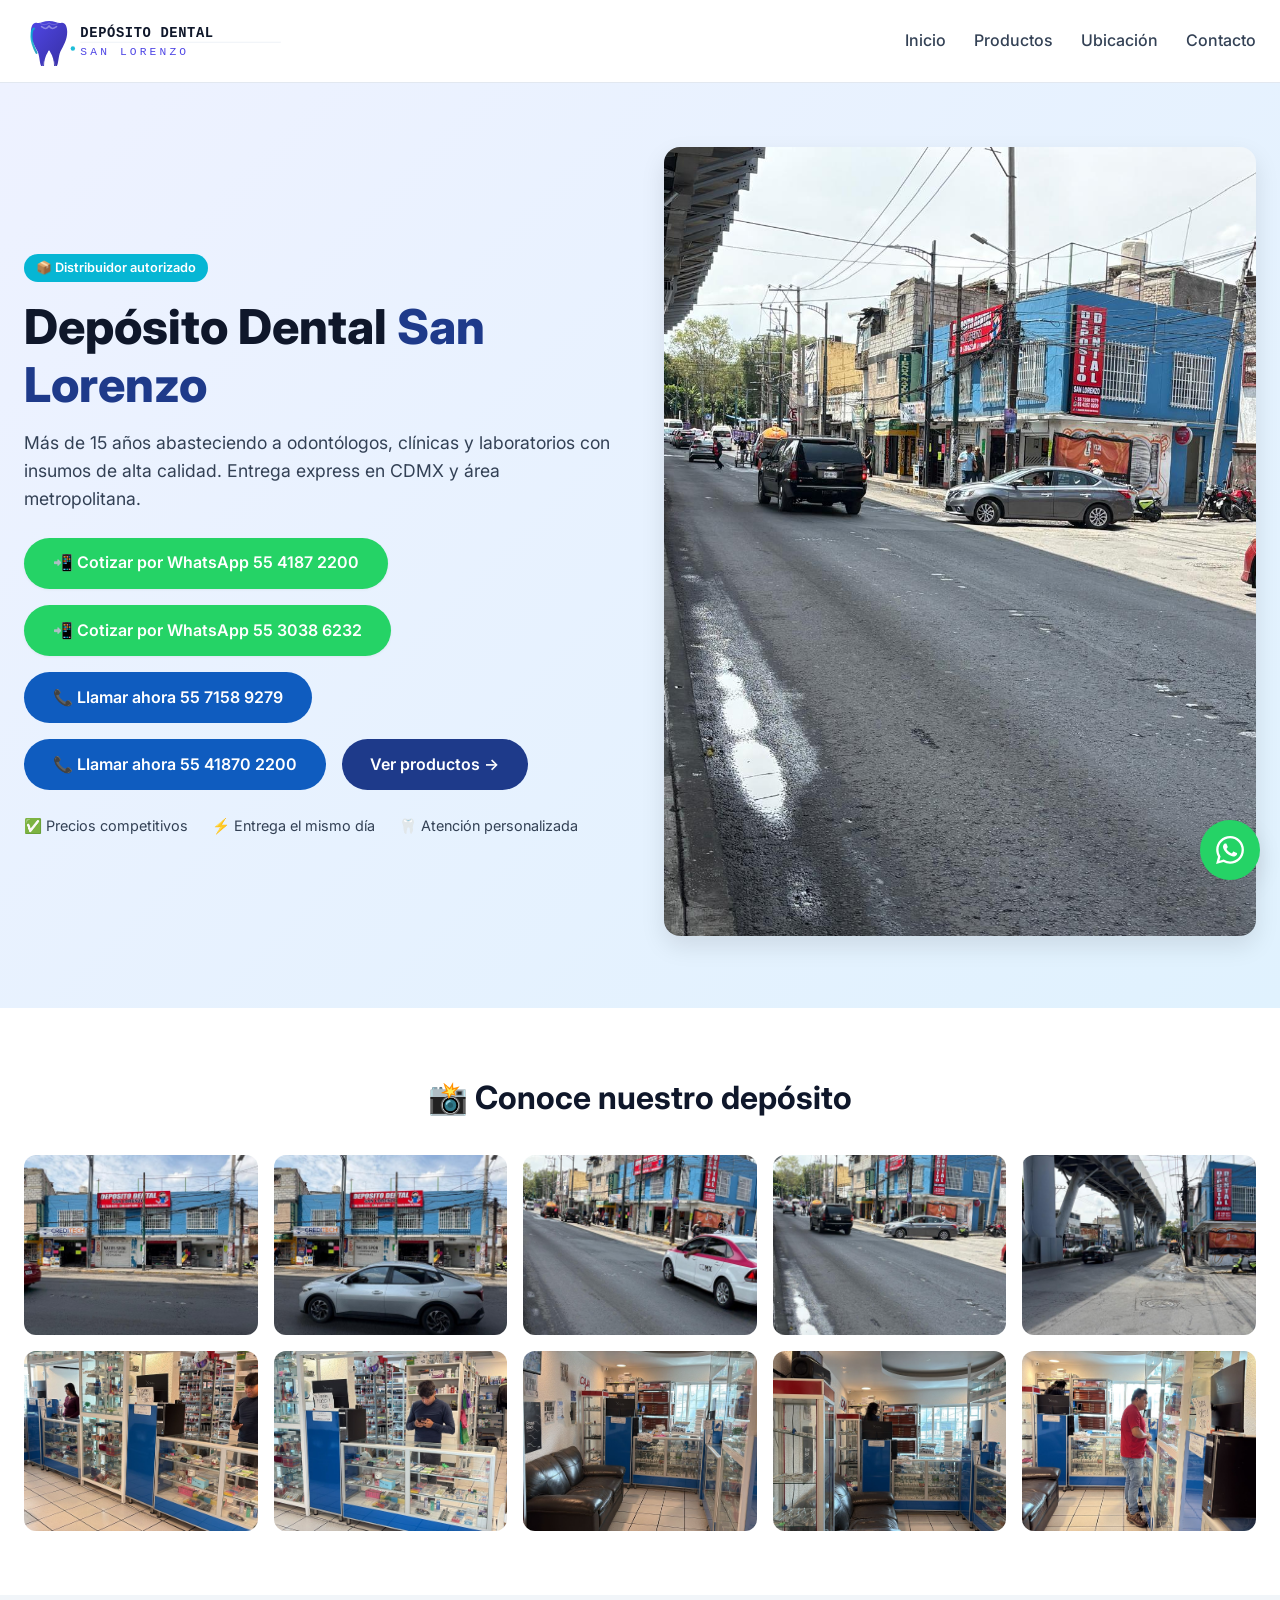
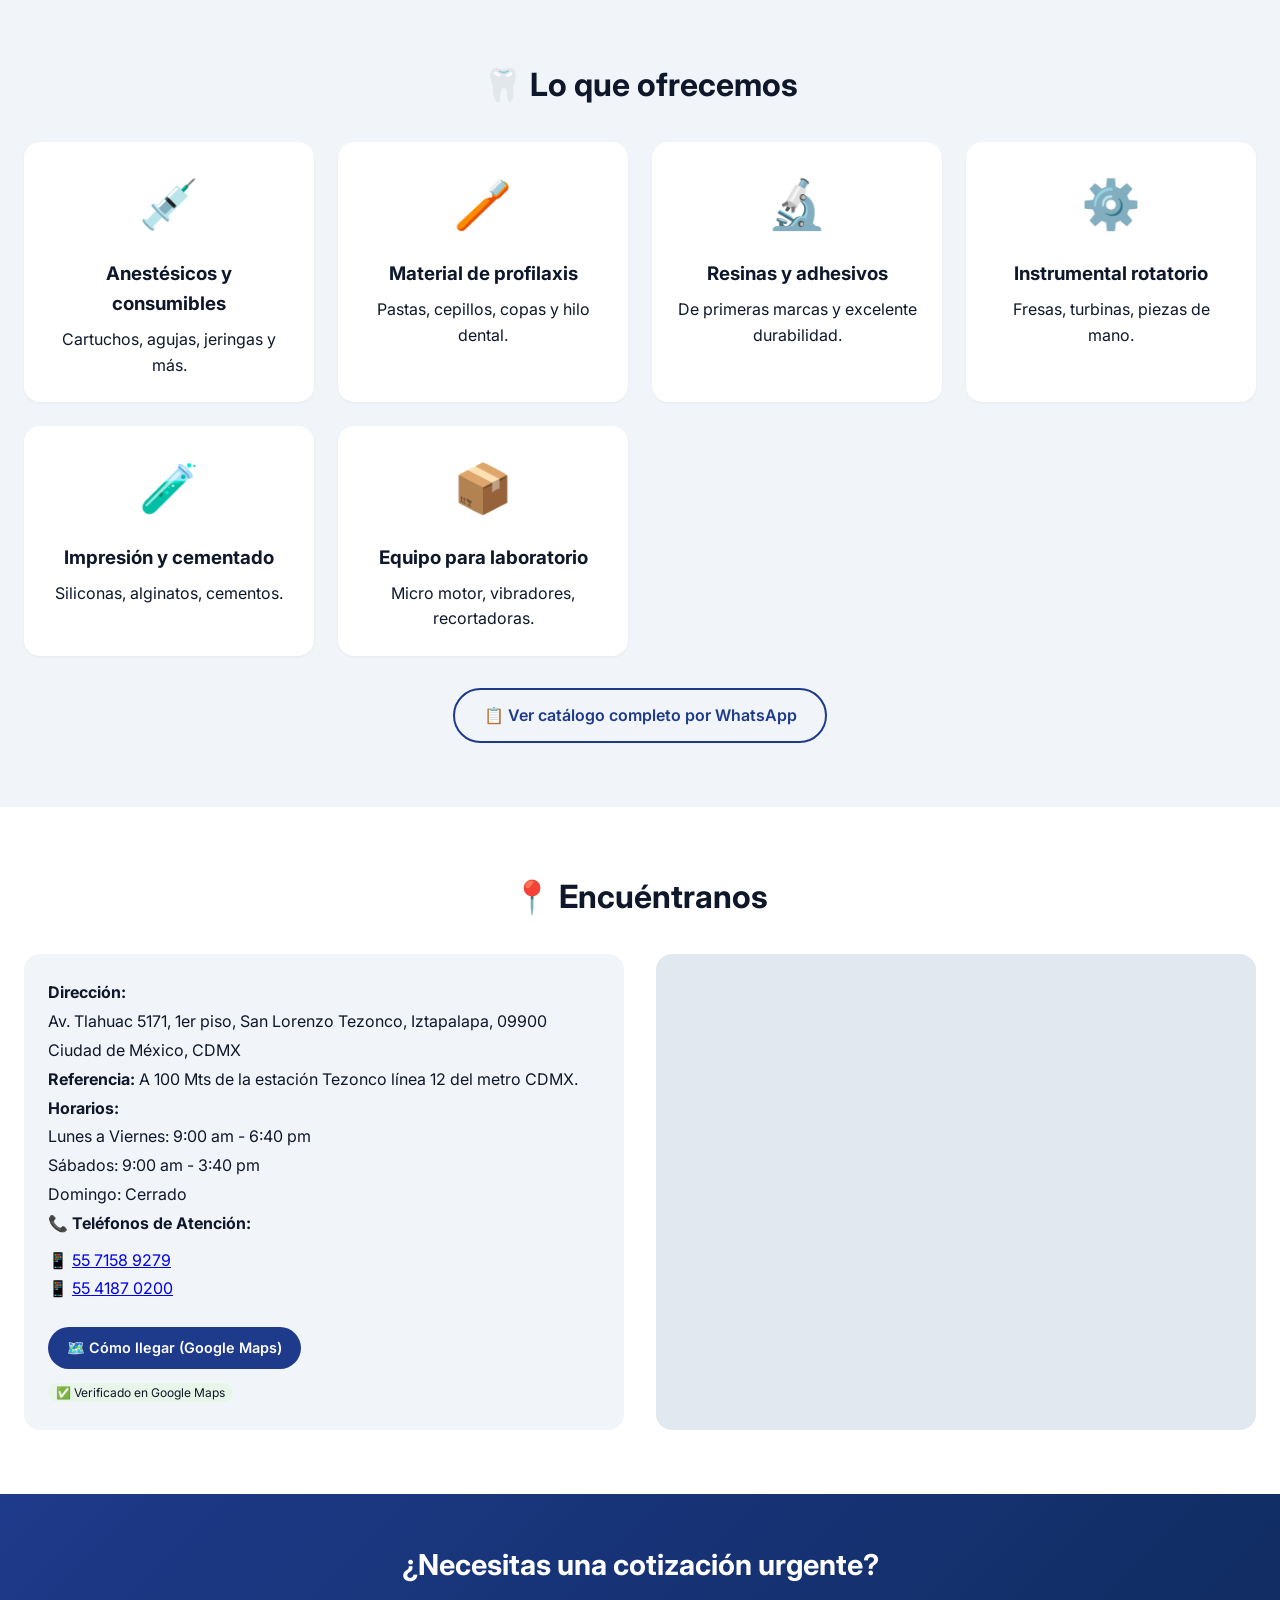
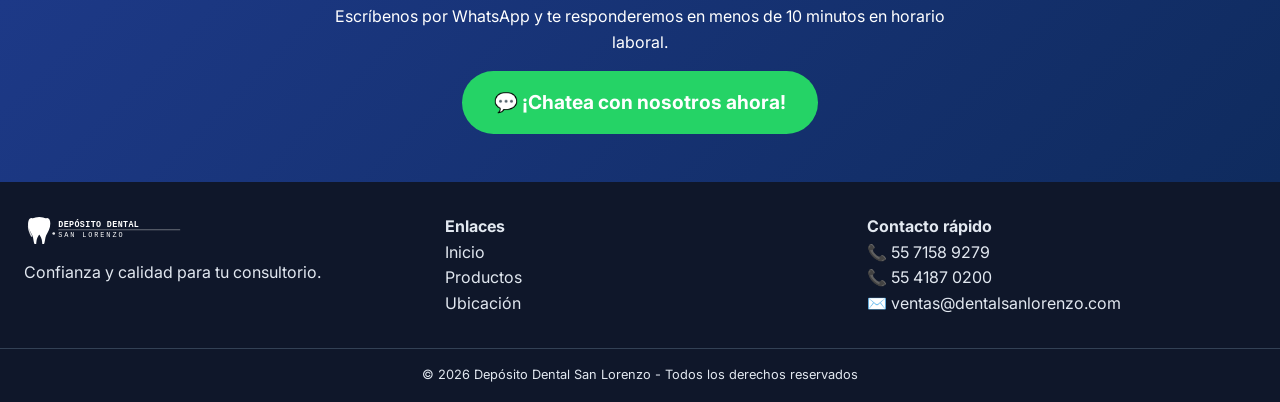
==== commit 34cb296a: "Corrección de enlaces de contacto y teléfonos" ====
--- a/index.html
+++ b/index.html
@@ -49,11 +49,17 @@
           <h1>Depósito Dental <span class="highlight">San Lorenzo</span></h1>
           <p>Más de 15 años abasteciendo a odontólogos, clínicas y laboratorios con insumos de alta calidad. Entrega express en CDMX y área metropolitana.</p>
           <div class="hero-buttons">
-            <a href="https://wa.me/5215533941659?text=Hola,%20quiero%20cotizar%20insumos%20dentales" class="btn btn-primary" target="_blank">
-              📲 Cotizar por WhatsApp
+            <a href="https://wa.me/525541870200?text=Hola,%20quiero%20cotizar%20insumos%20dentales." class="btn btn-primary" target="_blank">
+              📲 Cotizar por WhatsApp 55 4187 2200
+            </a>
+			<a href="https://wa.me/525530386232?text=Hola,%20quiero%20cotizar%20insumos%20dentales." class="btn btn-primary" target="_blank">
+              📲 Cotizar por WhatsApp 55 3038 6232
             </a>
 			<a href="tel:5571589279" class="btn btn-secondary" style="background:#0f5cbf;">
-			  📞 Llamar ahora
+			  📞 Llamar ahora 55 7158 9279
+			</a>
+			<a href="tel:55418702200" class="btn btn-secondary" style="background:#0f5cbf;">
+			  📞 Llamar ahora 55 41870 2200
 			</a>
             <a href="#productos" class="btn btn-secondary">Ver productos →</a>
           </div>
@@ -116,7 +122,7 @@
           </div>
         </div>
         <div class="text-center" style="margin-top: 2rem;">
-          <a href="https://wa.me/5215533941659?text=Hola,%20quisiera%20ver%20el%20catálogo%20completo" class="btn btn-outline" target="_blank">
+          <a href="https://wa.me/525541870200?text=Hola,%20quisiera%20ver%20el%20catálogo%20completo." class="btn btn-outline" target="_blank">
             📋 Ver catálogo completo por WhatsApp
           </a>
         </div>
@@ -139,10 +145,11 @@
               <p><strong>Horarios:</strong><br>
               Lunes a Viernes: 9:00 am - 6:40 pm<br>
               Sábados: 9:00 am - 3:40 pm<br>
-              Domingo: Cerrado</p>
-              <p><strong>📞 Teléfonos:</strong><br>
-              📱 55 7158 9279<br>
-              📱 55 4187 0200</p>
+              Domingo: Cerrado</p>			  
+				<p style="margin-bottom: 0.5rem;"><strong>📞 Teléfonos de Atención:</strong></p>
+				<p>📱 <a href="tel:5571589279">55 7158 9279</a></p>
+				<p style="margin-bottom: 1.5rem;">📱 <a href="tel:5541870200">55 4187 0200</a></p>		  
+			  
               <a href="https://maps.google.com/?q=Depósito+Dental+San+Lorenzo+CDMX" class="btn btn-small" target="_blank">🗺️ Cómo llegar (Google Maps)</a>
               <p style="margin-top: 0.5rem;">
                 <span style="background:#e8f5e9; padding:2px 8px; border-radius:20px; font-size:12px;">
@@ -172,7 +179,7 @@
       <div class="container cta-card">
         <h2>¿Necesitas una cotización urgente?</h2>
         <p>Escríbenos por WhatsApp y te responderemos en menos de 10 minutos en horario laboral.</p>
-        <a href="https://wa.me/5215533941659?text=Hola,%20necesito%20información%20de%20insumos%20dentales" class="btn btn-wa-large" target="_blank">
+        <a href="https://wa.me/525541870200?text=Hola,%20necesito%20información%20de%20insumos%20dentales." class="btn btn-wa-large" target="_blank">
           💬 ¡Chatea con nosotros ahora!
         </a>
       </div>
@@ -195,7 +202,11 @@
       </div>
       <div>
         <h4>Contacto rápido</h4>
-        <p>📞 55 7158 9279<br>📞 55 4187 0200<br>✉️ ventas@dentalsanlorenzo.com</p>
+		<ul>
+			<li><a href="tel:5571589279"> 📞 55 7158 9279</a></li>
+			<li><a href="tel:5541870200"> 📞 55 4187 0200</a></li>
+			<li><a href="mailto:ventas@dentalsanlorenzo.com">✉️ ventas@dentalsanlorenzo.com</a></li>
+		</ul>
       </div>
     </div>
     <div class="footer-bottom">
@@ -204,7 +215,7 @@
   </footer>
 
   <!-- Botón flotante de WhatsApp -->
-  <a href="https://wa.me/5215533941659?text=Hola,%20vi%20su%20landing%20y%20me%20interesa%20cotizar" class="whatsapp-float" target="_blank" aria-label="WhatsApp">
+  <a href="https://wa.me/525541870200?text=Hola,%20vi%20su%20landing%20y%20me%20interesa%20cotizar" class="whatsapp-float" target="_blank" aria-label="WhatsApp">
     <svg viewBox="0 0 24 24" width="28" height="28" fill="white"><path d="M17.472 14.382c-.297-.149-1.758-.867-2.03-.967-.273-.099-.471-.148-.67.15-.197.297-.767.966-.94 1.164-.173.199-.347.223-.644.075-.297-.15-1.255-.463-2.39-1.475-.883-.788-1.48-1.761-1.653-2.059-.173-.297-.018-.458.13-.606.134-.133.298-.347.446-.52.149-.174.198-.298.298-.497.099-.198.05-.371-.025-.52-.075-.149-.669-1.612-.916-2.207-.242-.579-.487-.5-.669-.51-.173-.008-.371-.01-.57-.01-.198 0-.52.074-.792.372-.272.297-1.04 1.016-1.04 2.479 0 1.462 1.065 2.875 1.213 3.074.149.198 2.096 3.2 5.077 4.487.709.306 1.262.489 1.694.625.712.227 1.36.195 1.871.118.571-.085 1.758-.719 2.006-1.413.248-.694.248-1.289.173-1.413-.074-.124-.272-.198-.57-.347m-5.421 7.403h-.004a9.87 9.87 0 01-5.031-1.378l-.361-.214-3.741.982.998-3.648-.235-.374a9.86 9.86 0 01-1.51-5.26c.001-5.45 4.436-9.884 9.888-9.884 2.64 0 5.122 1.03 6.988 2.898a9.825 9.825 0 012.893 6.994c-.003 5.45-4.437 9.884-9.885 9.884m8.413-18.297A11.815 11.815 0 0012.05 0C5.495 0 .16 5.335.157 11.892c0 2.096.547 4.142 1.588 5.945L.057 24l6.305-1.654a11.882 11.882 0 005.683 1.448h.005c6.554 0 11.89-5.335 11.893-11.893a11.821 11.821 0 00-3.48-8.413z"/></svg>
   </a>
   
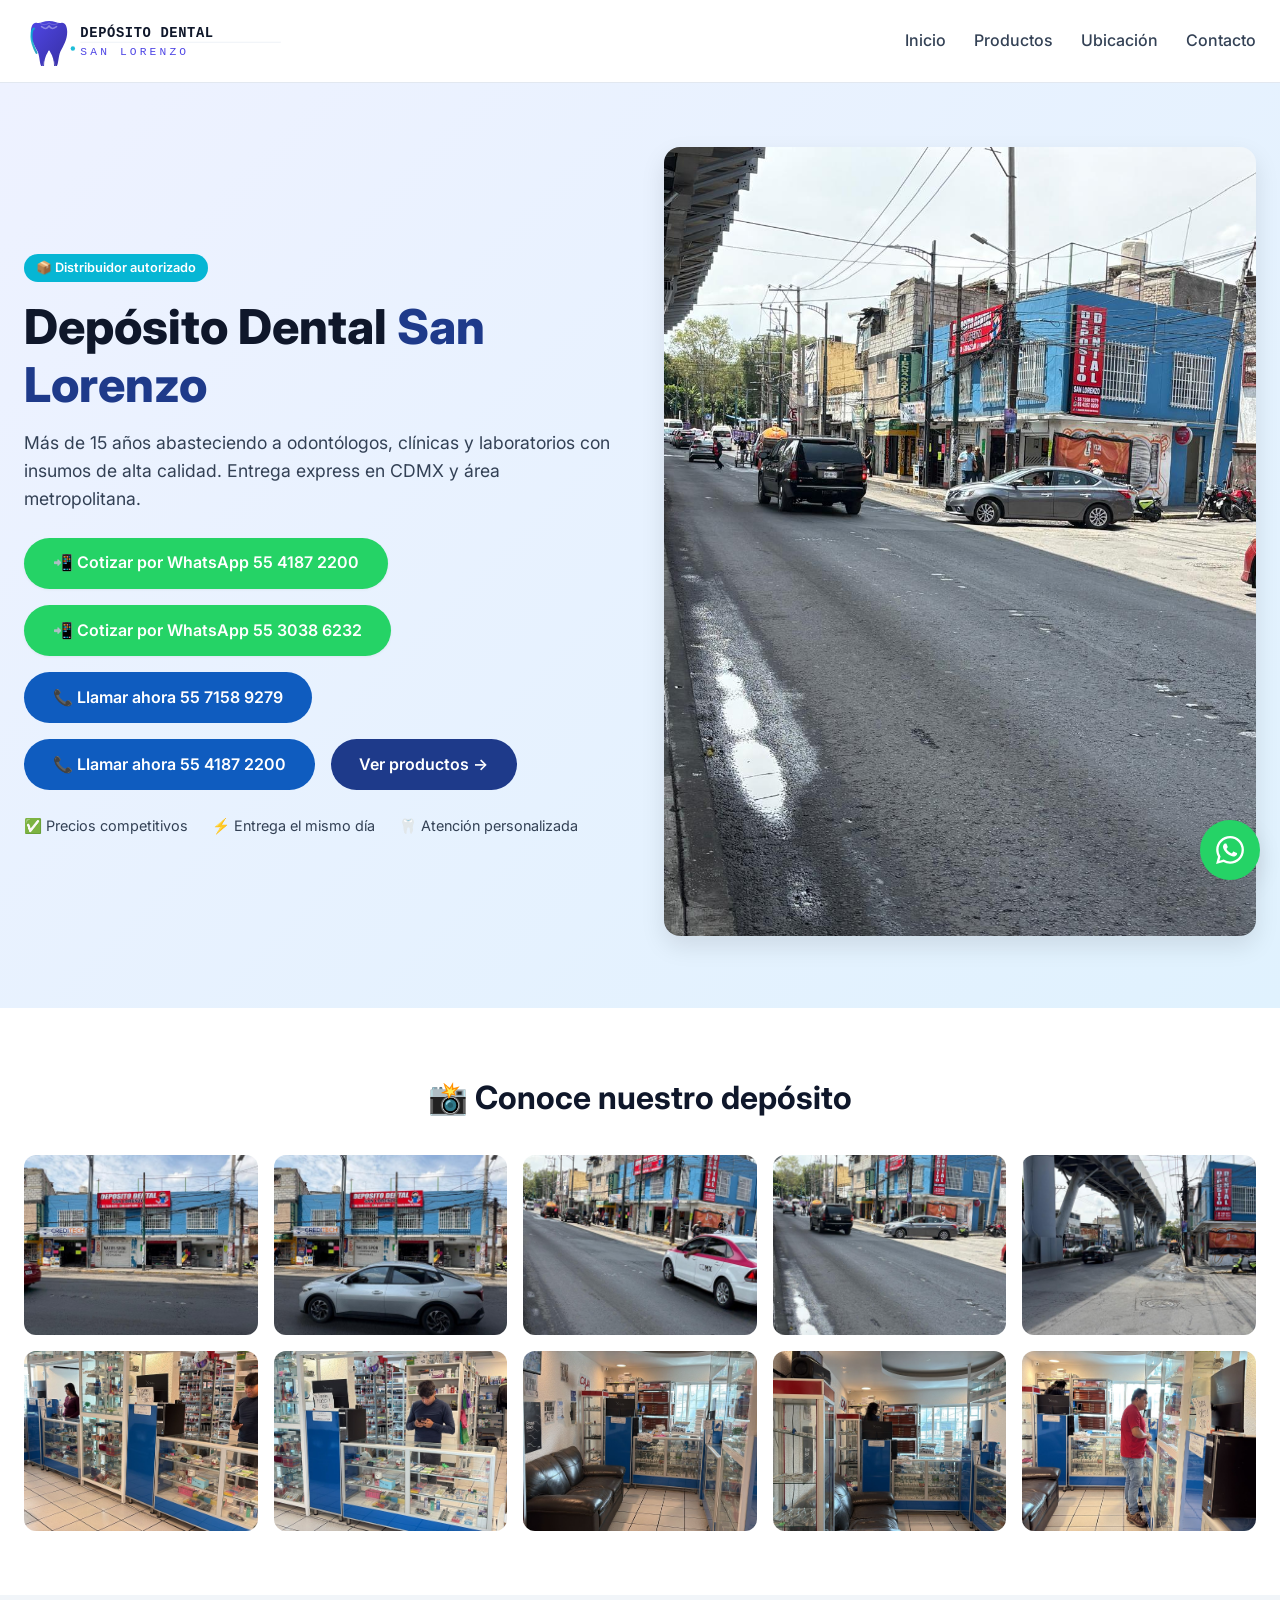
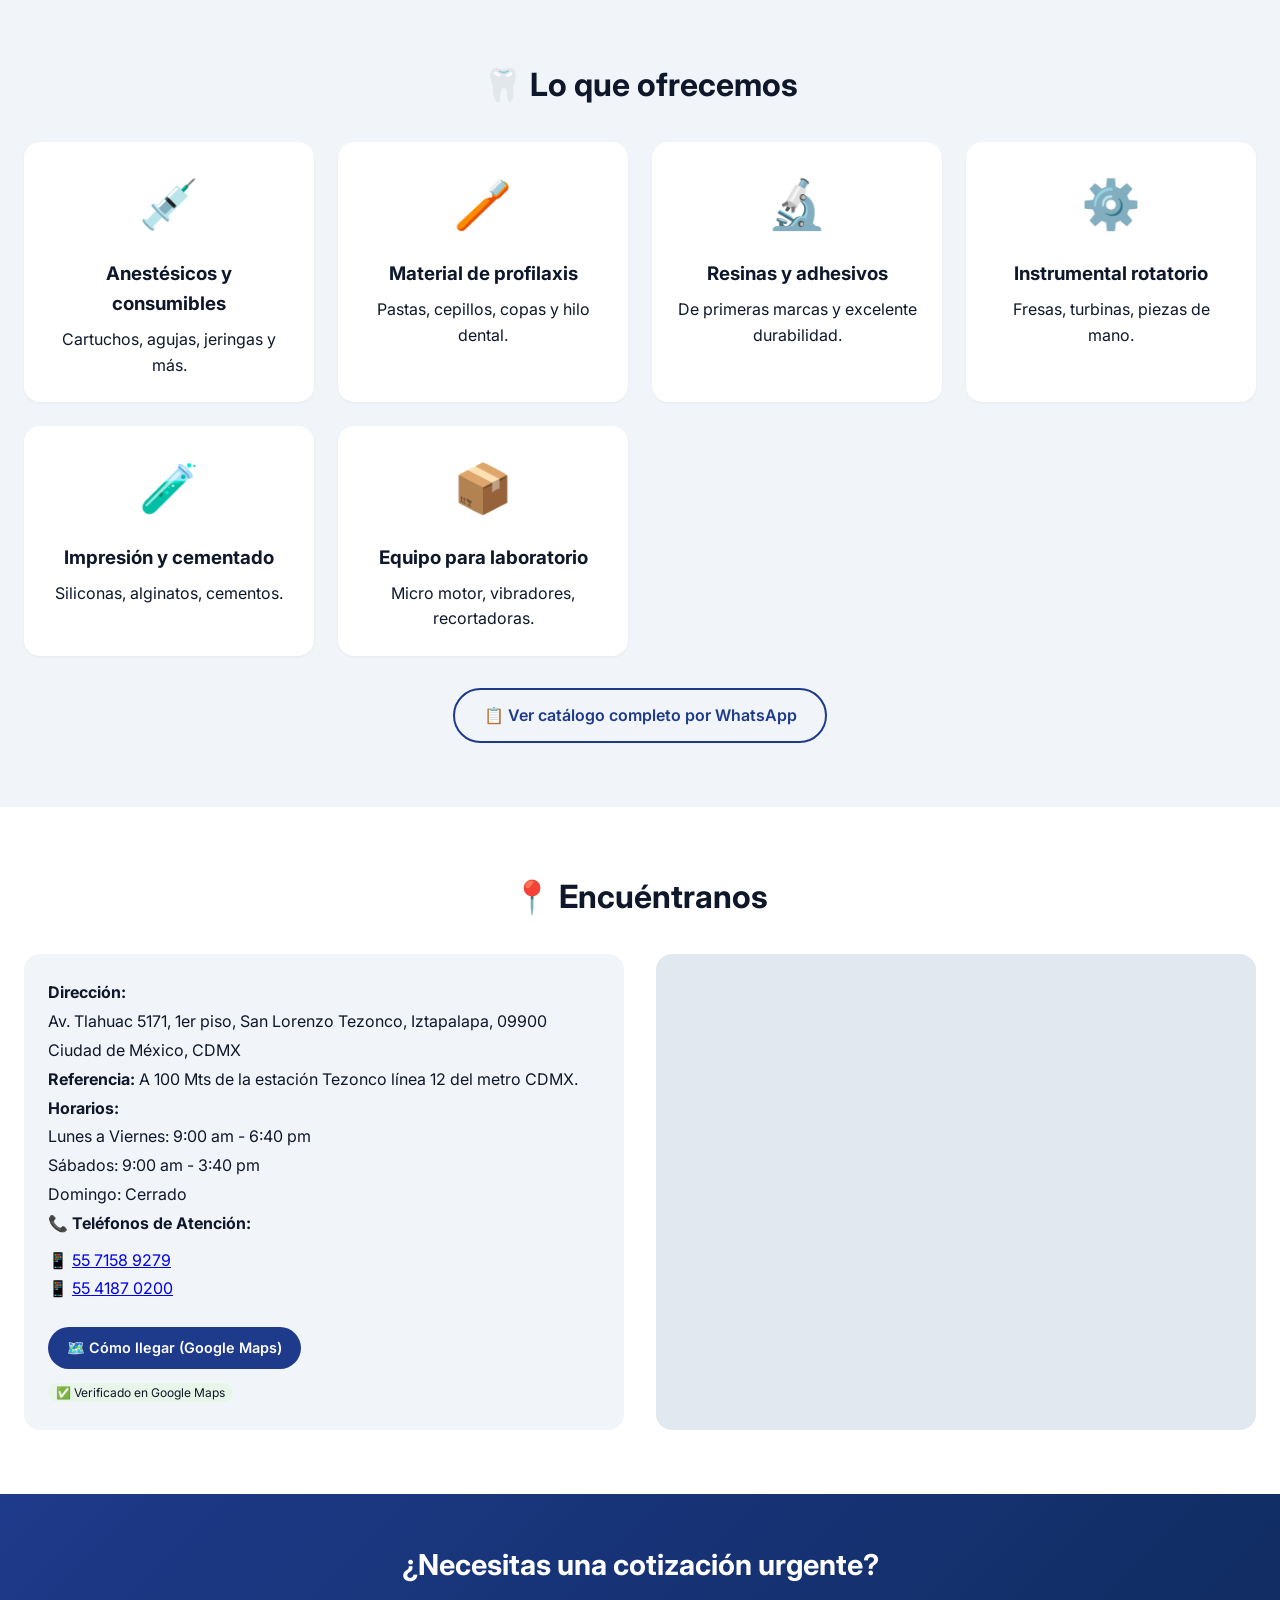
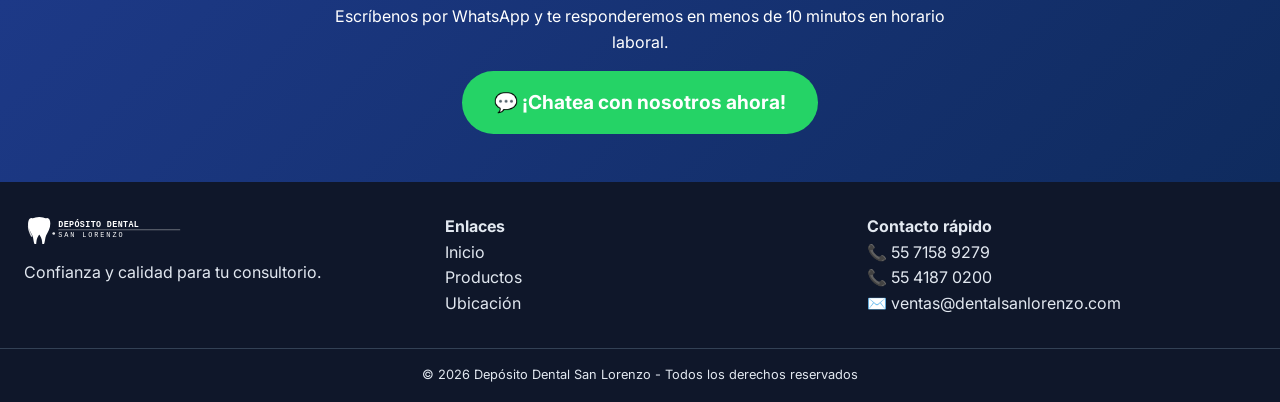
==== commit b7bb8481: "Update index.html" ====
--- a/index.html
+++ b/index.html
@@ -59,7 +59,7 @@
 			  📞 Llamar ahora 55 7158 9279
 			</a>
 			<a href="tel:55418702200" class="btn btn-secondary" style="background:#0f5cbf;">
-			  📞 Llamar ahora 55 41870 2200
+			  📞 Llamar ahora 55 4187 2200
 			</a>
             <a href="#productos" class="btn btn-secondary">Ver productos →</a>
           </div>
@@ -231,4 +231,4 @@
 
   <script src="assets/js/app.js" defer></script>
 </body>
-</html>+</html>
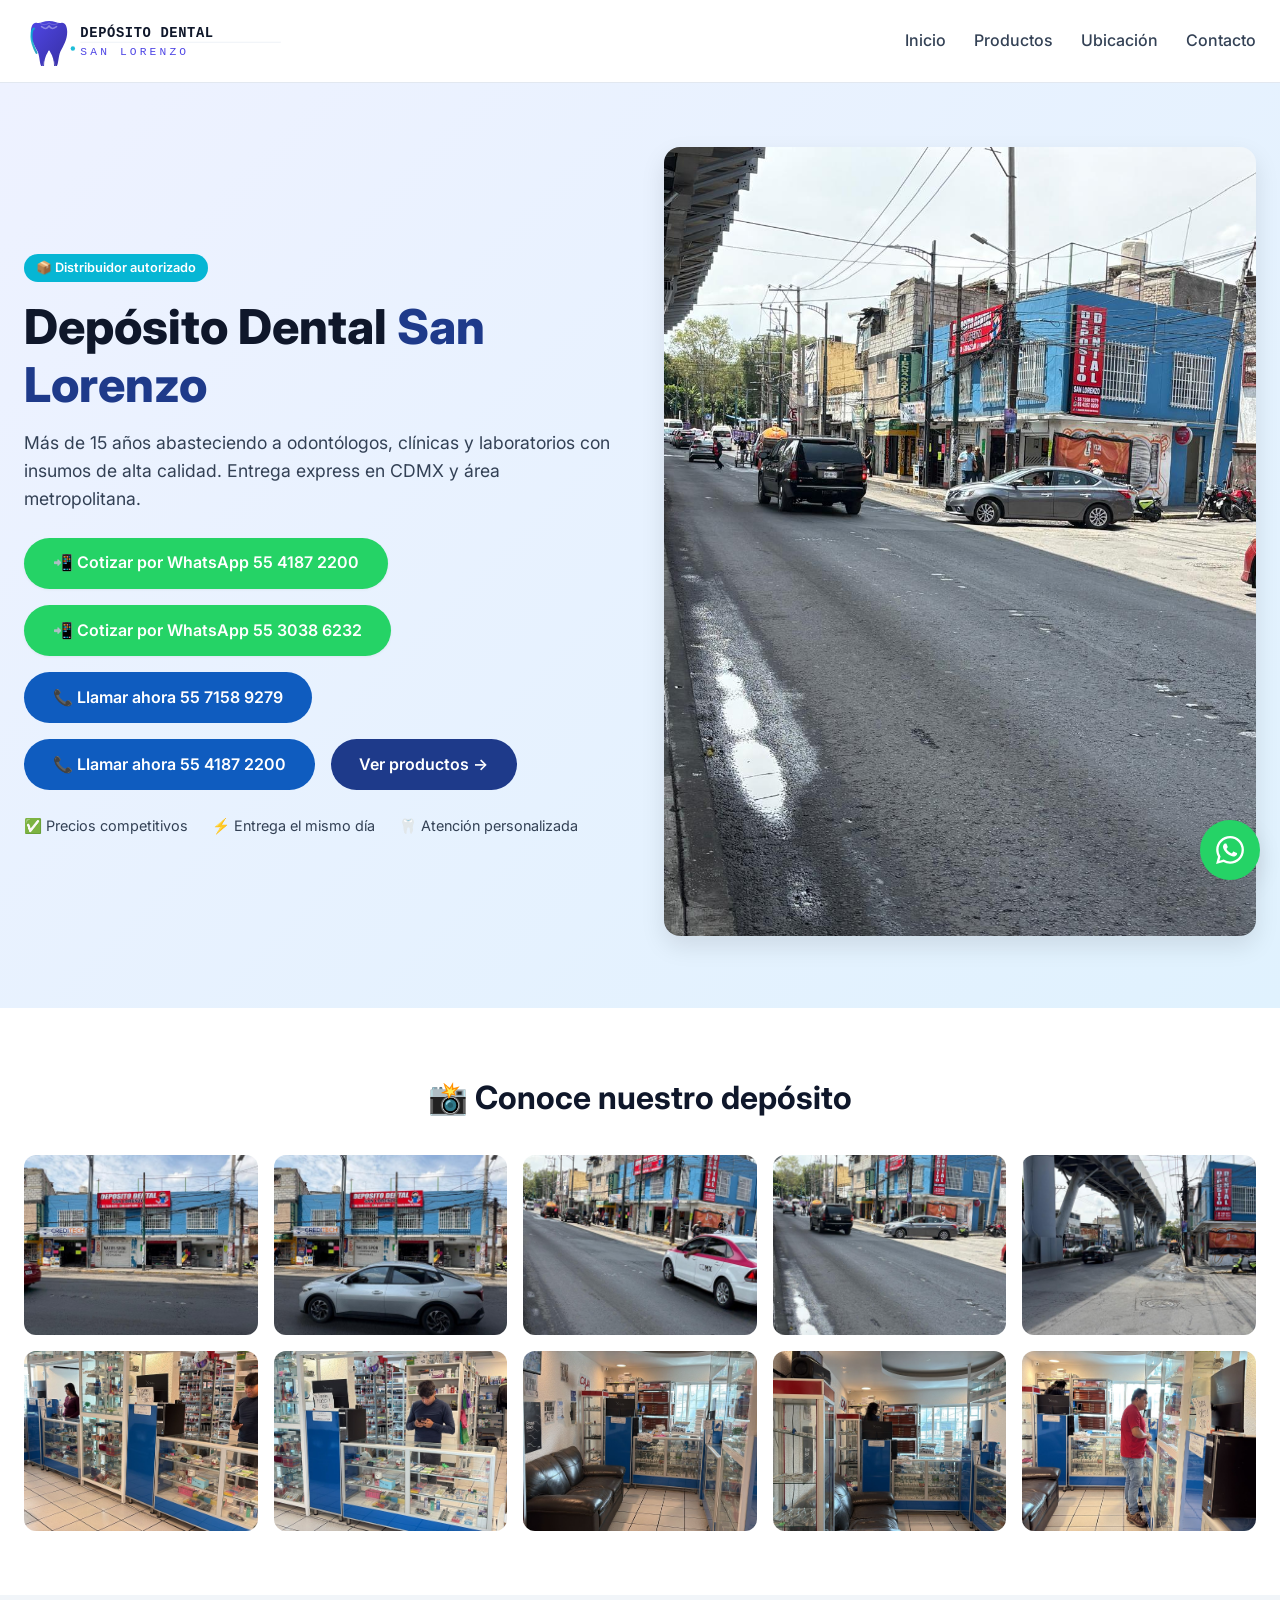
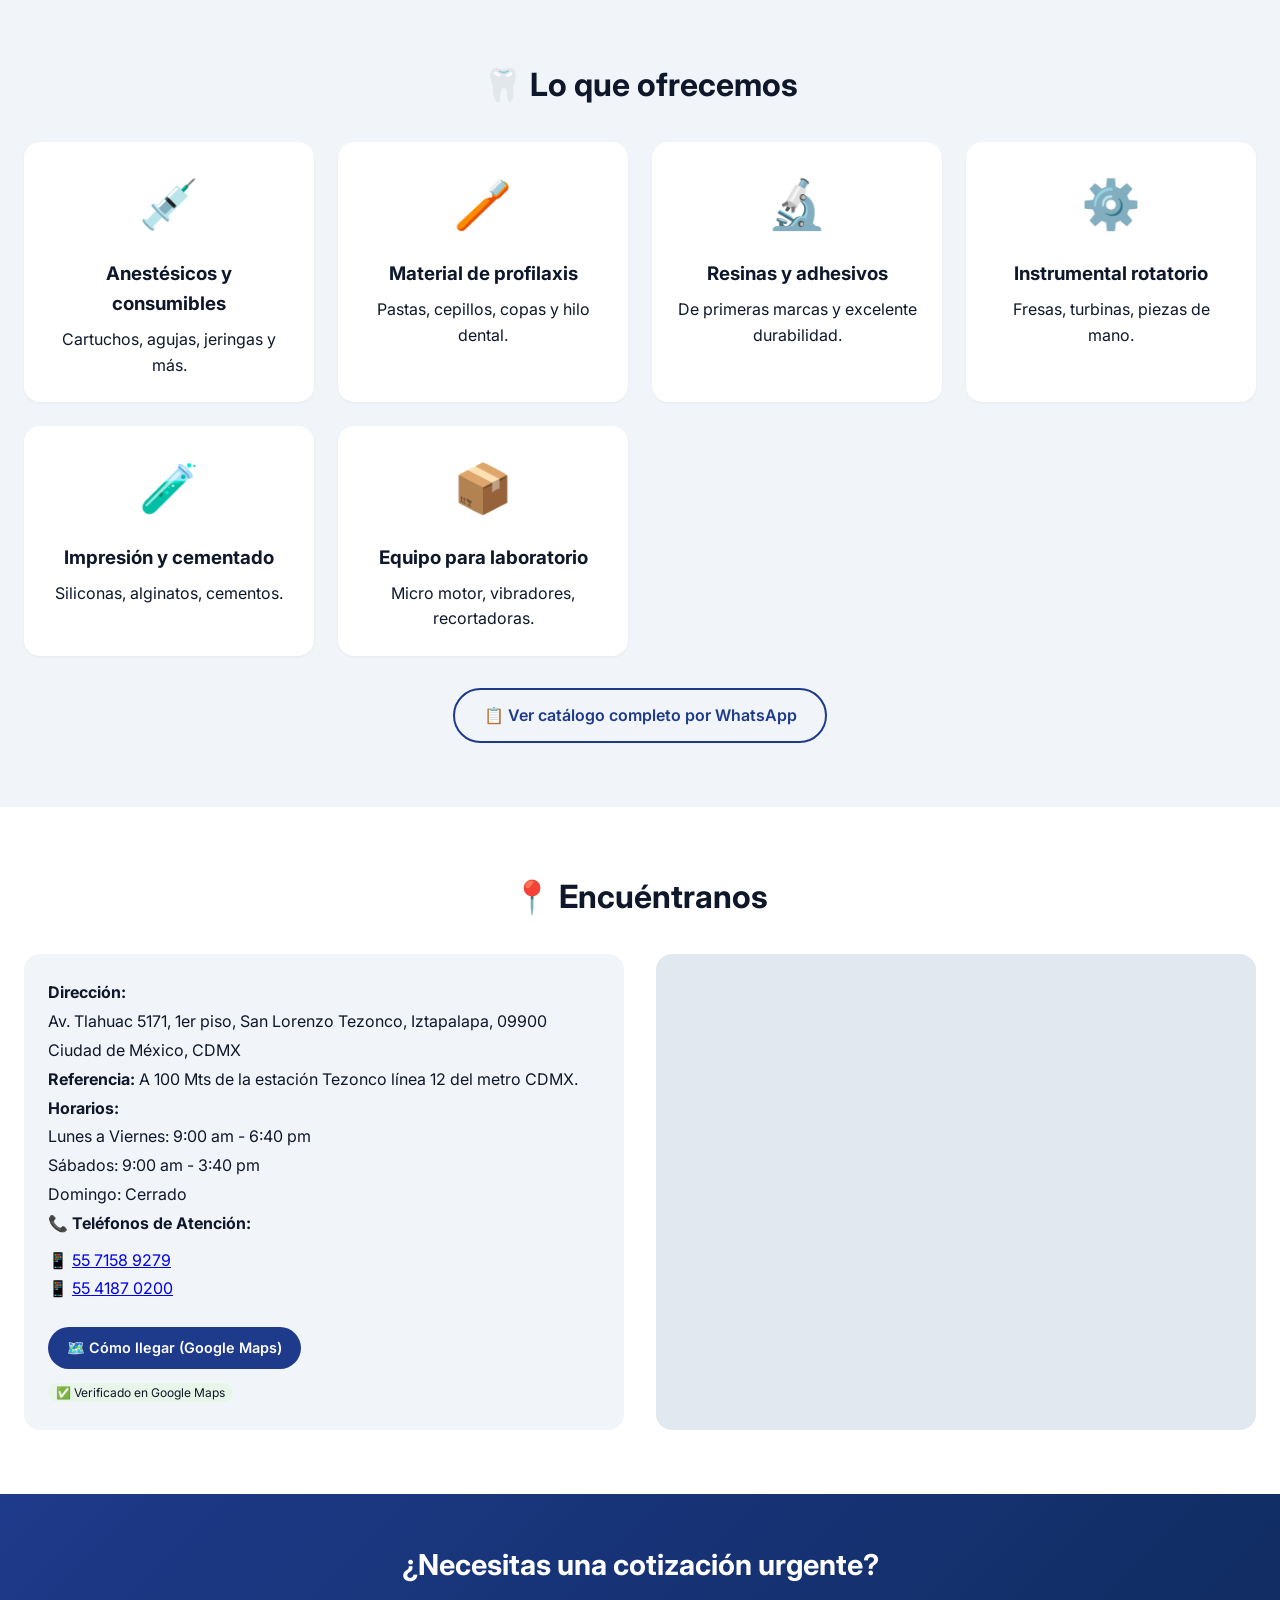
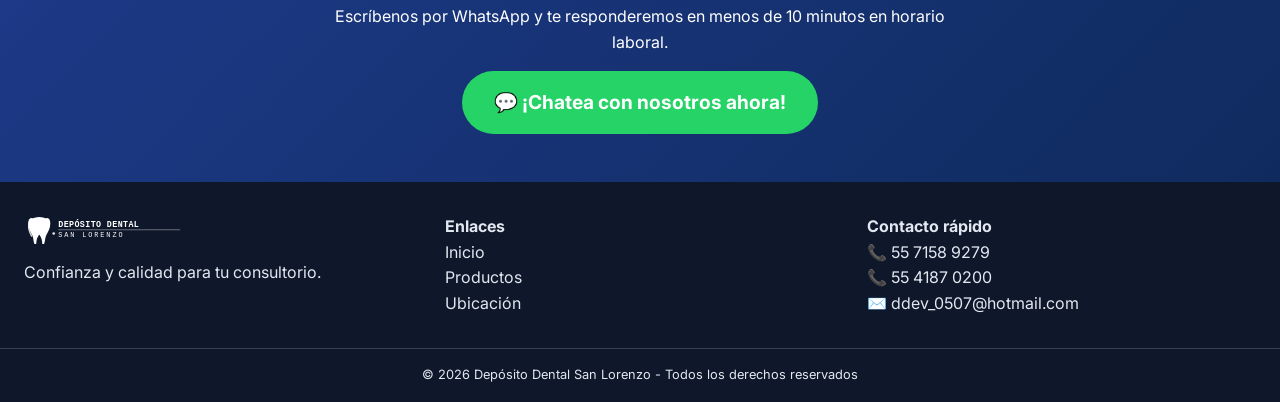
==== commit 2215b22b: "Corrección de correo ddev_0507@hotmail.com" ====
--- a/index.html
+++ b/index.html
@@ -205,7 +205,7 @@
 		<ul>
 			<li><a href="tel:5571589279"> 📞 55 7158 9279</a></li>
 			<li><a href="tel:5541870200"> 📞 55 4187 0200</a></li>
-			<li><a href="mailto:ventas@dentalsanlorenzo.com">✉️ ventas@dentalsanlorenzo.com</a></li>
+			<li><a href="mailto:ddev_0507@hotmail.com">✉️ ddev_0507@hotmail.com</a></li>
 		</ul>
       </div>
     </div>
@@ -231,4 +231,4 @@
 
   <script src="assets/js/app.js" defer></script>
 </body>
-</html>
+</html>
